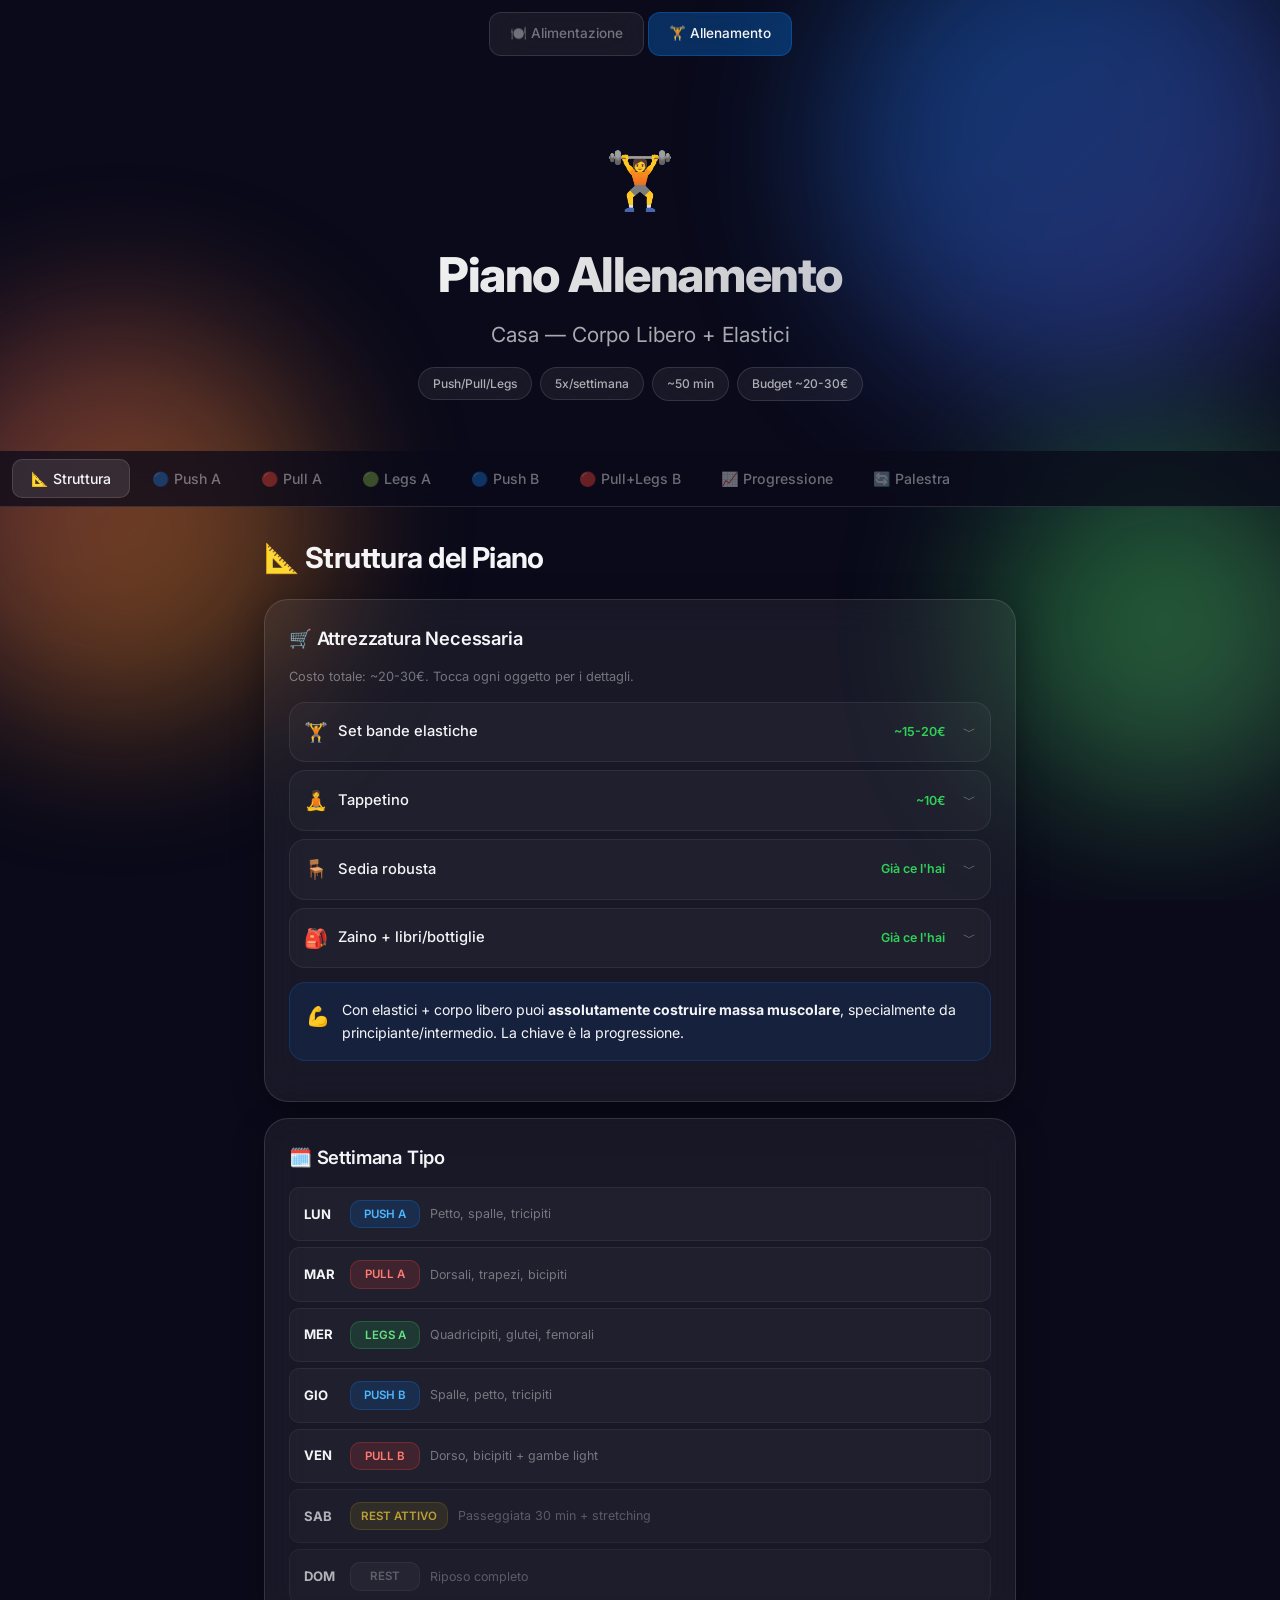
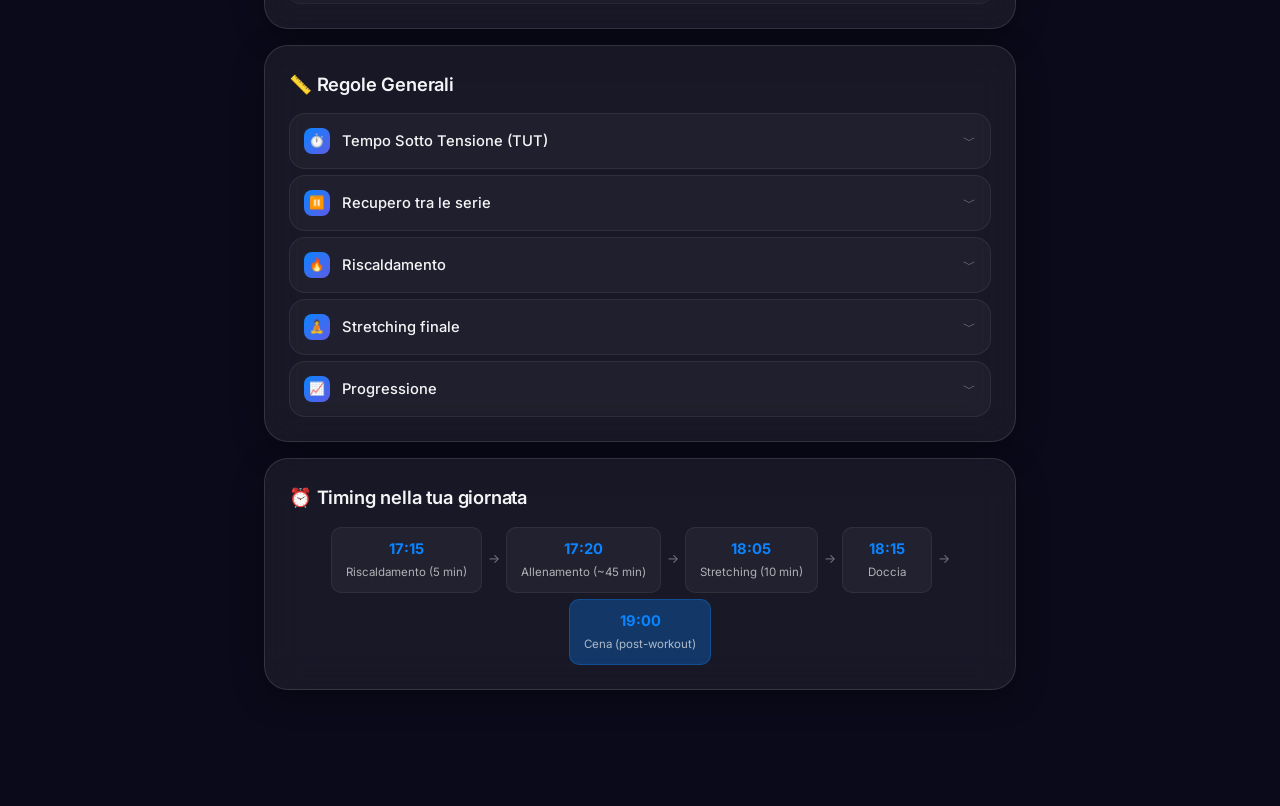
==== allenamento.html @ 5e729bf5 "feat: aggiunta pagina Allenamento & Integratori - allenamento.html: piano allenamento completo Push/" ====
<!DOCTYPE html>
<html lang="it">
<head>
    <meta charset="UTF-8">
    <meta name="viewport" content="width=device-width, initial-scale=1.0">
    <title>Allenamento & Integratori — Marco</title>
    <link rel="stylesheet" href="style.css">
    <link rel="preconnect" href="https://fonts.googleapis.com">
    <link rel="preconnect" href="https://fonts.gstatic.com" crossorigin>
    <link href="https://fonts.googleapis.com/css2?family=Inter:wght@300;400;500;600;700;800&display=swap" rel="stylesheet">
</head>
<body>
    <!-- Animated background blobs -->
    <div class="bg-blobs">
        <div class="blob blob-1"></div>
        <div class="blob blob-2"></div>
        <div class="blob blob-3"></div>
    </div>

    <!-- Page Switcher -->
    <div class="page-switcher">
        <a href="index.html" class="page-link">🍽️ Alimentazione</a>
        <a href="allenamento.html" class="page-link active">🏋️ Allenamento</a>
    </div>

    <!-- Header -->
    <header class="hero">
        <div class="hero-content">
            <span class="hero-emoji">🏋️</span>
            <h1>Piano Allenamento</h1>
            <p class="hero-subtitle">Casa — Corpo Libero + Elastici</p>
            <div class="hero-tags">
                <span class="tag">Push/Pull/Legs</span>
                <span class="tag">5x/settimana</span>
                <span class="tag">~50 min</span>
                <span class="tag">Budget ~20-30€</span>
            </div>
        </div>
    </header>

    <!-- Navigation -->
    <nav class="nav-bar" id="navbar">
        <div class="nav-inner">
            <button class="nav-btn active" data-section="struttura">📐 Struttura</button>
            <button class="nav-btn" data-section="push-a">🔵 Push A</button>
            <button class="nav-btn" data-section="pull-a">🔴 Pull A</button>
            <button class="nav-btn" data-section="legs-a">🟢 Legs A</button>
            <button class="nav-btn" data-section="push-b">🔵 Push B</button>
            <button class="nav-btn" data-section="pull-b">🔴 Pull+Legs B</button>
            <button class="nav-btn" data-section="progressione">📈 Progressione</button>
            <button class="nav-btn" data-section="palestra">🔄 Palestra</button>
        </div>
    </nav>

    <main class="container">

        <!-- SEZIONE STRUTTURA -->
        <section id="struttura" class="section active">
            <h2 class="section-title">📐 Struttura del Piano</h2>

            <!-- Attrezzatura -->
            <div class="glass-card">
                <h3>🛒 Attrezzatura Necessaria</h3>
                <p class="card-hint">Costo totale: ~20-30€. Tocca ogni oggetto per i dettagli.</p>

                <div class="equip-grid">
                    <div class="equip-item" data-expandable>
                        <div class="equip-header">
                            <span class="equip-icon">🏋️</span>
                            <span class="equip-name">Set bande elastiche</span>
                            <span class="equip-cost">~15-20€</span>
                            <span class="expand-icon">﹀</span>
                        </div>
                        <div class="macro-detail hidden">
                            <p>Fondamentali. Prendi un set con 3-5 resistenze diverse, maniglie + aggancio porta. Sostituiscono praticamente tutti i macchinari della palestra.</p>
                        </div>
                    </div>
                    <div class="equip-item" data-expandable>
                        <div class="equip-header">
                            <span class="equip-icon">🧘</span>
                            <span class="equip-name">Tappetino</span>
                            <span class="equip-cost">~10€</span>
                            <span class="expand-icon">﹀</span>
                        </div>
                        <div class="macro-detail hidden">
                            <p>Per esercizi a terra: plank, crunch, superman, stretching.</p>
                        </div>
                    </div>
                    <div class="equip-item" data-expandable>
                        <div class="equip-header">
                            <span class="equip-icon">🪑</span>
                            <span class="equip-name">Sedia robusta</span>
                            <span class="equip-cost">Già ce l'hai</span>
                            <span class="expand-icon">﹀</span>
                        </div>
                        <div class="macro-detail hidden">
                            <p>Per dip, step-up, squat bulgari, pike push-up piedi rialzati.</p>
                        </div>
                    </div>
                    <div class="equip-item" data-expandable>
                        <div class="equip-header">
                            <span class="equip-icon">🎒</span>
                            <span class="equip-name">Zaino + libri/bottiglie</span>
                            <span class="equip-cost">Già ce l'hai</span>
                            <span class="expand-icon">﹀</span>
                        </div>
                        <div class="macro-detail hidden">
                            <p>Per aggiungere peso a squat, affondi, hip thrust, push-up, dip. Costa zero ed è incredibilmente efficace.</p>
                        </div>
                    </div>
                </div>

                <div class="callout info">
                    <span class="callout-icon">💪</span>
                    <div>Con elastici + corpo libero puoi <strong>assolutamente costruire massa muscolare</strong>, specialmente da principiante/intermedio. La chiave è la progressione.</div>
                </div>
            </div>

            <!-- Settimana -->
            <div class="glass-card">
                <h3>🗓️ Settimana Tipo</h3>
                <div class="week-schedule">
                    <div class="schedule-day">
                        <span class="sched-day-name">LUN</span>
                        <span class="sched-badge push">PUSH A</span>
                        <span class="sched-muscles">Petto, spalle, tricipiti</span>
                    </div>
                    <div class="schedule-day">
                        <span class="sched-day-name">MAR</span>
                        <span class="sched-badge pull">PULL A</span>
                        <span class="sched-muscles">Dorsali, trapezi, bicipiti</span>
                    </div>
                    <div class="schedule-day">
                        <span class="sched-day-name">MER</span>
                        <span class="sched-badge legs">LEGS A</span>
                        <span class="sched-muscles">Quadricipiti, glutei, femorali</span>
                    </div>
                    <div class="schedule-day">
                        <span class="sched-day-name">GIO</span>
                        <span class="sched-badge push">PUSH B</span>
                        <span class="sched-muscles">Spalle, petto, tricipiti</span>
                    </div>
                    <div class="schedule-day">
                        <span class="sched-day-name">VEN</span>
                        <span class="sched-badge pull">PULL B</span>
                        <span class="sched-muscles">Dorso, bicipiti + gambe light</span>
                    </div>
                    <div class="schedule-day rest-day">
                        <span class="sched-day-name">SAB</span>
                        <span class="sched-badge rest">REST ATTIVO</span>
                        <span class="sched-muscles">Passeggiata 30 min + stretching</span>
                    </div>
                    <div class="schedule-day rest-day">
                        <span class="sched-day-name">DOM</span>
                        <span class="sched-badge rest-full">REST</span>
                        <span class="sched-muscles">Riposo completo</span>
                    </div>
                </div>
            </div>

            <!-- Regole Generali -->
            <div class="glass-card">
                <h3>📏 Regole Generali</h3>
                <div class="rules-list">
                    <div class="rule-item" data-expandable>
                        <div class="rule-header">
                            <span class="rule-number">⏱️</span>
                            <span class="rule-text">Tempo Sotto Tensione (TUT)</span>
                            <span class="expand-icon">﹀</span>
                        </div>
                        <div class="macro-detail hidden">
                            <p>Scendi SEMPRE in <strong>3 secondi</strong>, pausa 1 sec, sali in 1-2 sec. È la chiave per costruire muscolo senza pesi pesanti.</p>
                        </div>
                    </div>
                    <div class="rule-item" data-expandable>
                        <div class="rule-header">
                            <span class="rule-number">⏸️</span>
                            <span class="rule-text">Recupero tra le serie</span>
                            <span class="expand-icon">﹀</span>
                        </div>
                        <div class="macro-detail hidden">
                            <p><strong>60-90 secondi</strong> tra le serie. Per esercizi composti pesanti (squat, push-up) tendi verso 90". Per isolamento (curl) verso 60".</p>
                        </div>
                    </div>
                    <div class="rule-item" data-expandable>
                        <div class="rule-header">
                            <span class="rule-number">🔥</span>
                            <span class="rule-text">Riscaldamento</span>
                            <span class="expand-icon">﹀</span>
                        </div>
                        <div class="macro-detail hidden">
                            <p>5 min mobilità articolare + 1 serie leggera del primo esercizio. Non saltarlo mai.</p>
                        </div>
                    </div>
                    <div class="rule-item" data-expandable>
                        <div class="rule-header">
                            <span class="rule-number">🧘</span>
                            <span class="rule-text">Stretching finale</span>
                            <span class="expand-icon">﹀</span>
                        </div>
                        <div class="macro-detail hidden">
                            <p>5-10 min, 30 sec per muscolo. Aiuta il recupero e previene infortuni.</p>
                        </div>
                    </div>
                    <div class="rule-item" data-expandable>
                        <div class="rule-header">
                            <span class="rule-number">📈</span>
                            <span class="rule-text">Progressione</span>
                            <span class="expand-icon">﹀</span>
                        </div>
                        <div class="macro-detail hidden">
                            <p>Ogni 1-2 settimane: <strong>aggiungi ripetizioni → variante più difficile → elastico più resistente</strong>.</p>
                        </div>
                    </div>
                </div>
            </div>

            <!-- Timing -->
            <div class="glass-card">
                <h3>⏰ Timing nella tua giornata</h3>
                <div class="timing-flow">
                    <div class="timing-step">
                        <span class="timing-time">17:15</span>
                        <span class="timing-what">Riscaldamento (5 min)</span>
                    </div>
                    <div class="timing-arrow">→</div>
                    <div class="timing-step">
                        <span class="timing-time">17:20</span>
                        <span class="timing-what">Allenamento (~45 min)</span>
                    </div>
                    <div class="timing-arrow">→</div>
                    <div class="timing-step">
                        <span class="timing-time">18:05</span>
                        <span class="timing-what">Stretching (10 min)</span>
                    </div>
                    <div class="timing-arrow">→</div>
                    <div class="timing-step">
                        <span class="timing-time">18:15</span>
                        <span class="timing-what">Doccia</span>
                    </div>
                    <div class="timing-arrow">→</div>
                    <div class="timing-step highlight-timing">
                        <span class="timing-time">19:00</span>
                        <span class="timing-what">Cena (post-workout)</span>
                    </div>
                </div>
            </div>
        </section>

        <!-- PUSH A -->
        <section id="push-a" class="section">
            <h2 class="section-title">🔵 PUSH A — Petto Focus</h2>
            <p class="section-subtitle">~50 min | Petto, spalle, tricipiti</p>

            <div class="exercises-list">
                <div class="exercise-card glass-card" data-expandable>
                    <div class="exercise-header">
                        <span class="exercise-num">1</span>
                        <div class="exercise-info">
                            <span class="exercise-name">Push-up classici</span>
                            <span class="exercise-sets">4 × 10-15</span>
                        </div>
                        <span class="exercise-rest">75"</span>
                        <span class="expand-icon">﹀</span>
                    </div>
                    <div class="macro-detail hidden">
                        <div class="exercise-note">
                            <p>Corpo dritto, scendi lento 3 secondi. Se troppo facili: <strong>piedi rialzati su sedia</strong>.</p>
                            <div class="muscle-tags"><span class="muscle-tag">Petto</span><span class="muscle-tag">Tricipiti</span><span class="muscle-tag">Spalle ant.</span></div>
                        </div>
                    </div>
                </div>
                <div class="exercise-card glass-card" data-expandable>
                    <div class="exercise-header">
                        <span class="exercise-num">2</span>
                        <div class="exercise-info">
                            <span class="exercise-name">Push-up larghi</span>
                            <span class="exercise-sets">3 × 8-12</span>
                        </div>
                        <span class="exercise-rest">60"</span>
                        <span class="expand-icon">﹀</span>
                    </div>
                    <div class="macro-detail hidden">
                        <div class="exercise-note">
                            <p>Mani più larghe delle spalle → <strong>petto esterno</strong>. Scendi fino a sfiorare il pavimento.</p>
                            <div class="muscle-tags"><span class="muscle-tag">Petto esterno</span></div>
                        </div>
                    </div>
                </div>
                <div class="exercise-card glass-card" data-expandable>
                    <div class="exercise-header">
                        <span class="exercise-num">3</span>
                        <div class="exercise-info">
                            <span class="exercise-name">Chest press con elastico</span>
                            <span class="exercise-sets">3 × 12-15</span>
                        </div>
                        <span class="exercise-rest">60"</span>
                        <span class="expand-icon">﹀</span>
                    </div>
                    <div class="macro-detail hidden">
                        <div class="exercise-note">
                            <p>Elastico dietro la schiena, spingi avanti. Simula la panca piana. <strong>Squeeze a fine spinta 1 sec</strong>.</p>
                            <div class="muscle-tags"><span class="muscle-tag">Petto</span><span class="muscle-tag">Tricipiti</span></div>
                        </div>
                    </div>
                </div>
                <div class="exercise-card glass-card" data-expandable>
                    <div class="exercise-header">
                        <span class="exercise-num">4</span>
                        <div class="exercise-info">
                            <span class="exercise-name">Croci con elastico</span>
                            <span class="exercise-sets">3 × 15-18</span>
                        </div>
                        <span class="exercise-rest">60"</span>
                        <span class="expand-icon">﹀</span>
                    </div>
                    <div class="macro-detail hidden">
                        <div class="exercise-note">
                            <p>Elastico agganciato alla porta dietro, braccia aperte → chiudi davanti. Leggero, senti lo <strong>stretch del petto</strong>.</p>
                            <div class="muscle-tags"><span class="muscle-tag">Petto interno</span></div>
                        </div>
                    </div>
                </div>
                <div class="exercise-card glass-card" data-expandable>
                    <div class="exercise-header">
                        <span class="exercise-num">5</span>
                        <div class="exercise-info">
                            <span class="exercise-name">Military press con elastico</span>
                            <span class="exercise-sets">3 × 10-12</span>
                        </div>
                        <span class="exercise-rest">75"</span>
                        <span class="expand-icon">﹀</span>
                    </div>
                    <div class="macro-detail hidden">
                        <div class="exercise-note">
                            <p>Piedi sull'elastico, spingi in alto. <strong>Gomiti non oltre le orecchie</strong>.</p>
                            <div class="muscle-tags"><span class="muscle-tag">Spalle</span><span class="muscle-tag">Tricipiti</span></div>
                        </div>
                    </div>
                </div>
                <div class="exercise-card glass-card" data-expandable>
                    <div class="exercise-header">
                        <span class="exercise-num">6</span>
                        <div class="exercise-info">
                            <span class="exercise-name">Dip tra due sedie</span>
                            <span class="exercise-sets">3 × 8-12</span>
                        </div>
                        <span class="exercise-rest">60"</span>
                        <span class="expand-icon">﹀</span>
                    </div>
                    <div class="macro-detail hidden">
                        <div class="exercise-note">
                            <p>Mani sulle sedie, piedi a terra. <strong>Busto in avanti = petto</strong>, dritto = tricipiti.</p>
                            <div class="muscle-tags"><span class="muscle-tag">Petto</span><span class="muscle-tag">Tricipiti</span></div>
                        </div>
                    </div>
                </div>
                <div class="exercise-card glass-card" data-expandable>
                    <div class="exercise-header">
                        <span class="exercise-num">7</span>
                        <div class="exercise-info">
                            <span class="exercise-name">Estensione tricipiti con elastico</span>
                            <span class="exercise-sets">3 × 12-15</span>
                        </div>
                        <span class="exercise-rest">60"</span>
                        <span class="expand-icon">﹀</span>
                    </div>
                    <div class="macro-detail hidden">
                        <div class="exercise-note">
                            <p>Gomiti fermi, stendi avambracci verso l'alto sopra la testa.</p>
                            <div class="muscle-tags"><span class="muscle-tag">Tricipiti</span></div>
                        </div>
                    </div>
                </div>
                <div class="exercise-card glass-card finisher">
                    <div class="exercise-header">
                        <span class="exercise-num">🔥</span>
                        <div class="exercise-info">
                            <span class="exercise-name">Plank</span>
                            <span class="exercise-sets">3 × 45-60"</span>
                        </div>
                        <span class="exercise-rest">30"</span>
                    </div>
                    <p class="finisher-note">Core stabile, non inarcare la schiena</p>
                </div>
            </div>
        </section>

        <!-- PULL A -->
        <section id="pull-a" class="section">
            <h2 class="section-title">🔴 PULL A — Dorso Focus</h2>
            <p class="section-subtitle">~50 min | Dorsali, trapezi, bicipiti</p>

            <div class="callout info">
                <span class="callout-icon">💡</span>
                <div>Senza sbarra e senza manubri, i dorsali si allenano benissimo con elastici agganciati in alto (porta) + esercizi a corpo libero.</div>
            </div>

            <div class="exercises-list">
                <div class="exercise-card glass-card" data-expandable>
                    <div class="exercise-header">
                        <span class="exercise-num">1</span>
                        <div class="exercise-info">
                            <span class="exercise-name">Lat pulldown con elastico</span>
                            <span class="exercise-sets">4 × 10-12</span>
                        </div>
                        <span class="exercise-rest">75"</span>
                        <span class="expand-icon">﹀</span>
                    </div>
                    <div class="macro-detail hidden">
                        <div class="exercise-note">
                            <p>Elastico agganciato in alto alla porta, tira verso il petto da seduto/in ginocchio. Simula la <strong>lat machine</strong>. Squeeze in basso 1 sec, risali lento.</p>
                            <div class="muscle-tags"><span class="muscle-tag">Dorsali</span><span class="muscle-tag">Bicipiti</span></div>
                        </div>
                    </div>
                </div>
                <div class="exercise-card glass-card" data-expandable>
                    <div class="exercise-header">
                        <span class="exercise-num">2</span>
                        <div class="exercise-info">
                            <span class="exercise-name">Rematore con elastico</span>
                            <span class="exercise-sets">4 × 10-12</span>
                        </div>
                        <span class="exercise-rest">75"</span>
                        <span class="expand-icon">﹀</span>
                    </div>
                    <div class="macro-detail hidden">
                        <div class="exercise-note">
                            <p>Elastico agganciato a mezza altezza, tira verso il busto. Simula il <strong>pulley</strong>. Schiena dritta, tira con i gomiti.</p>
                            <div class="muscle-tags"><span class="muscle-tag">Dorsali</span><span class="muscle-tag">Trapezio</span></div>
                        </div>
                    </div>
                </div>
                <div class="exercise-card glass-card" data-expandable>
                    <div class="exercise-header">
                        <span class="exercise-num">3</span>
                        <div class="exercise-info">
                            <span class="exercise-name">Superman hold</span>
                            <span class="exercise-sets">3 × 12-15</span>
                        </div>
                        <span class="exercise-rest">60"</span>
                        <span class="expand-icon">﹀</span>
                    </div>
                    <div class="macro-detail hidden">
                        <div class="exercise-note">
                            <p>A pancia in giù, braccia e gambe sollevate. <strong>Tieni la posizione 2 sec in alto</strong>. Dorsali bassi + lombari.</p>
                            <div class="muscle-tags"><span class="muscle-tag">Dorsali bassi</span><span class="muscle-tag">Lombari</span></div>
                        </div>
                    </div>
                </div>
                <div class="exercise-card glass-card" data-expandable>
                    <div class="exercise-header">
                        <span class="exercise-num">4</span>
                        <div class="exercise-info">
                            <span class="exercise-name">Rematore inverso sotto il tavolo</span>
                            <span class="exercise-sets">3 × 8-12</span>
                        </div>
                        <span class="exercise-rest">75"</span>
                        <span class="expand-icon">﹀</span>
                    </div>
                    <div class="macro-detail hidden">
                        <div class="exercise-note">
                            <p>Sdraiato sotto un tavolo robusto, tira il petto verso il piano. <strong>Il MIGLIOR esercizio per dorsali senza attrezzi.</strong> Corpo dritto come un plank rovesciato.</p>
                            <div class="muscle-tags"><span class="muscle-tag">Dorsali</span><span class="muscle-tag star">⭐ TOP</span></div>
                        </div>
                    </div>
                </div>
                <div class="exercise-card glass-card" data-expandable>
                    <div class="exercise-header">
                        <span class="exercise-num">5</span>
                        <div class="exercise-info">
                            <span class="exercise-name">Curl bicipiti con elastico</span>
                            <span class="exercise-sets">3 × 12-15</span>
                        </div>
                        <span class="exercise-rest">60"</span>
                        <span class="expand-icon">﹀</span>
                    </div>
                    <div class="macro-detail hidden">
                        <div class="exercise-note">
                            <p>Piedi sull'elastico, curl in piedi. Supinazione in salita.</p>
                            <div class="muscle-tags"><span class="muscle-tag">Bicipiti</span></div>
                        </div>
                    </div>
                </div>
                <div class="exercise-card glass-card" data-expandable>
                    <div class="exercise-header">
                        <span class="exercise-num">6</span>
                        <div class="exercise-info">
                            <span class="exercise-name">Curl a martello con elastico</span>
                            <span class="exercise-sets">3 × 12-15</span>
                        </div>
                        <span class="exercise-rest">60"</span>
                        <span class="expand-icon">﹀</span>
                    </div>
                    <div class="macro-detail hidden">
                        <div class="exercise-note">
                            <p>Polsi neutri → brachiale + avambraccio.</p>
                            <div class="muscle-tags"><span class="muscle-tag">Brachiale</span><span class="muscle-tag">Avambraccio</span></div>
                        </div>
                    </div>
                </div>
                <div class="exercise-card glass-card" data-expandable>
                    <div class="exercise-header">
                        <span class="exercise-num">7</span>
                        <div class="exercise-info">
                            <span class="exercise-name">Croci inverse con elastico</span>
                            <span class="exercise-sets">3 × 15-18</span>
                        </div>
                        <span class="exercise-rest">60"</span>
                        <span class="expand-icon">﹀</span>
                    </div>
                    <div class="macro-detail hidden">
                        <div class="exercise-note">
                            <p>Elastico davanti, braccia aperte dietro. Deltoide posteriore + trapezio medio.</p>
                            <div class="muscle-tags"><span class="muscle-tag">Deltoide post.</span><span class="muscle-tag">Trapezio</span></div>
                        </div>
                    </div>
                </div>
                <div class="exercise-card glass-card finisher">
                    <div class="exercise-header">
                        <span class="exercise-num">🔥</span>
                        <div class="exercise-info">
                            <span class="exercise-name">Plank laterale</span>
                            <span class="exercise-sets">3 × 30" per lato</span>
                        </div>
                        <span class="exercise-rest">30"</span>
                    </div>
                    <p class="finisher-note">Core laterale</p>
                </div>
            </div>
        </section>

        <!-- LEGS A -->
        <section id="legs-a" class="section">
            <h2 class="section-title">🟢 LEGS A — Gambe Completo</h2>
            <p class="section-subtitle">~50 min | Quadricipiti, glutei, femorali, polpacci</p>

            <div class="callout info">
                <span class="callout-icon">🦵</span>
                <div>Le gambe rispondono benissimo al corpo libero. <strong>Lo zaino con libri/bottiglie</strong> aggiunge peso efficacemente.</div>
            </div>

            <div class="exercises-list">
                <div class="exercise-card glass-card" data-expandable>
                    <div class="exercise-header">
                        <span class="exercise-num">1</span>
                        <div class="exercise-info">
                            <span class="exercise-name">Squat a corpo libero</span>
                            <span class="exercise-sets">4 × 15-20</span>
                        </div>
                        <span class="exercise-rest">75"</span>
                        <span class="expand-icon">﹀</span>
                    </div>
                    <div class="macro-detail hidden">
                        <div class="exercise-note">
                            <p>O con zaino zavorrato. Scendi sotto il parallelo. <strong>Lento: 3 sec giù, 1 sec su</strong>.</p>
                            <div class="muscle-tags"><span class="muscle-tag">Quadricipiti</span><span class="muscle-tag">Glutei</span></div>
                        </div>
                    </div>
                </div>
                <div class="exercise-card glass-card" data-expandable>
                    <div class="exercise-header">
                        <span class="exercise-num">2</span>
                        <div class="exercise-info">
                            <span class="exercise-name">Squat bulgaro</span>
                            <span class="exercise-sets">3 × 10-12/gamba</span>
                        </div>
                        <span class="exercise-rest">75"</span>
                        <span class="expand-icon">﹀</span>
                    </div>
                    <div class="macro-detail hidden">
                        <div class="exercise-note">
                            <p>Piede dietro su sedia. <strong>Killer.</strong> Se troppo facile: zaino zavorrato.</p>
                            <div class="muscle-tags"><span class="muscle-tag">Quadricipiti</span><span class="muscle-tag">Glutei</span><span class="muscle-tag star">⭐ KILLER</span></div>
                        </div>
                    </div>
                </div>
                <div class="exercise-card glass-card" data-expandable>
                    <div class="exercise-header">
                        <span class="exercise-num">3</span>
                        <div class="exercise-info">
                            <span class="exercise-name">Affondi camminando</span>
                            <span class="exercise-sets">3 × 12/gamba</span>
                        </div>
                        <span class="exercise-rest">75"</span>
                        <span class="expand-icon">﹀</span>
                    </div>
                    <div class="macro-detail hidden">
                        <div class="exercise-note">
                            <p><strong>Passo lungo = glutei</strong>, passo corto = quadricipiti.</p>
                            <div class="muscle-tags"><span class="muscle-tag">Glutei</span><span class="muscle-tag">Quadricipiti</span></div>
                        </div>
                    </div>
                </div>
                <div class="exercise-card glass-card" data-expandable>
                    <div class="exercise-header">
                        <span class="exercise-num">4</span>
                        <div class="exercise-info">
                            <span class="exercise-name">Stacco rumeno a una gamba</span>
                            <span class="exercise-sets">3 × 10/gamba</span>
                        </div>
                        <span class="exercise-rest">60"</span>
                        <span class="expand-icon">﹀</span>
                    </div>
                    <div class="macro-detail hidden">
                        <div class="exercise-note">
                            <p>Corpo libero o con elastico. <strong>Equilibrio + femorali</strong>. Schiena dritta.</p>
                            <div class="muscle-tags"><span class="muscle-tag">Femorali</span><span class="muscle-tag">Equilibrio</span></div>
                        </div>
                    </div>
                </div>
                <div class="exercise-card glass-card" data-expandable>
                    <div class="exercise-header">
                        <span class="exercise-num">5</span>
                        <div class="exercise-info">
                            <span class="exercise-name">Hip Thrust</span>
                            <span class="exercise-sets">4 × 15-20</span>
                        </div>
                        <span class="exercise-rest">60"</span>
                        <span class="expand-icon">﹀</span>
                    </div>
                    <div class="macro-detail hidden">
                        <div class="exercise-note">
                            <p>Schiena sulla sedia, zaino sul bacino. <strong>Squeeze in alto 2 sec.</strong></p>
                            <div class="muscle-tags"><span class="muscle-tag">Glutei</span></div>
                        </div>
                    </div>
                </div>
                <div class="exercise-card glass-card" data-expandable>
                    <div class="exercise-header">
                        <span class="exercise-num">6</span>
                        <div class="exercise-info">
                            <span class="exercise-name">Squat con elastico</span>
                            <span class="exercise-sets">3 × 15-20</span>
                        </div>
                        <span class="exercise-rest">60"</span>
                        <span class="expand-icon">﹀</span>
                    </div>
                    <div class="macro-detail hidden">
                        <div class="exercise-note">
                            <p>Elastico sulle cosce. <strong>Spingi ginocchia fuori.</strong> Glutei laterali (medio gluteo).</p>
                            <div class="muscle-tags"><span class="muscle-tag">Gluteo medio</span></div>
                        </div>
                    </div>
                </div>
                <div class="exercise-card glass-card" data-expandable>
                    <div class="exercise-header">
                        <span class="exercise-num">7</span>
                        <div class="exercise-info">
                            <span class="exercise-name">Calf raises su gradino</span>
                            <span class="exercise-sets">4 × 20-25</span>
                        </div>
                        <span class="exercise-rest">45"</span>
                        <span class="expand-icon">﹀</span>
                    </div>
                    <div class="macro-detail hidden">
                        <div class="exercise-note">
                            <p>Scendi lento per lo stretch. Con zaino se facile.</p>
                            <div class="muscle-tags"><span class="muscle-tag">Polpacci</span></div>
                        </div>
                    </div>
                </div>
                <div class="exercise-card glass-card finisher">
                    <div class="exercise-header">
                        <span class="exercise-num">🔥</span>
                        <div class="exercise-info">
                            <span class="exercise-name">Crunch</span>
                            <span class="exercise-sets">3 × 15-20</span>
                        </div>
                        <span class="exercise-rest">30"</span>
                    </div>
                    <p class="finisher-note">Addominali</p>
                </div>
            </div>
        </section>

        <!-- PUSH B -->
        <section id="push-b" class="section">
            <h2 class="section-title">🔵 PUSH B — Spalle Focus</h2>
            <p class="section-subtitle">~50 min | Spalle, petto, tricipiti</p>

            <div class="exercises-list">
                <div class="exercise-card glass-card" data-expandable>
                    <div class="exercise-header">
                        <span class="exercise-num">1</span>
                        <div class="exercise-info">
                            <span class="exercise-name">Military press con elastico</span>
                            <span class="exercise-sets">4 × 10-12</span>
                        </div>
                        <span class="exercise-rest">75"</span>
                        <span class="expand-icon">﹀</span>
                    </div>
                    <div class="macro-detail hidden">
                        <div class="exercise-note">
                            <p>Peso principale della giornata. Focus sulle spalle.</p>
                            <div class="muscle-tags"><span class="muscle-tag">Spalle</span><span class="muscle-tag">Tricipiti</span></div>
                        </div>
                    </div>
                </div>
                <div class="exercise-card glass-card" data-expandable>
                    <div class="exercise-header">
                        <span class="exercise-num">2</span>
                        <div class="exercise-info">
                            <span class="exercise-name">Pike push-up</span>
                            <span class="exercise-sets">3 × 8-10</span>
                        </div>
                        <span class="exercise-rest">75"</span>
                        <span class="expand-icon">﹀</span>
                    </div>
                    <div class="macro-detail hidden">
                        <div class="exercise-note">
                            <p>Flessioni a V invertita, piedi rialzati su sedia. <strong>Il push-up per le spalle.</strong> Deltoidi anteriori.</p>
                            <div class="muscle-tags"><span class="muscle-tag">Deltoidi ant.</span></div>
                        </div>
                    </div>
                </div>
                <div class="exercise-card glass-card" data-expandable>
                    <div class="exercise-header">
                        <span class="exercise-num">3</span>
                        <div class="exercise-info">
                            <span class="exercise-name">Alzate laterali con elastico</span>
                            <span class="exercise-sets">4 × 15-18</span>
                        </div>
                        <span class="exercise-rest">60"</span>
                        <span class="expand-icon">﹀</span>
                    </div>
                    <div class="macro-detail hidden">
                        <div class="exercise-note">
                            <p>Piedi sull'elastico, braccia ai lati. <strong>Leggero e controllato</strong>. Deltoidi laterali.</p>
                            <div class="muscle-tags"><span class="muscle-tag">Deltoidi lat.</span></div>
                        </div>
                    </div>
                </div>
                <div class="exercise-card glass-card" data-expandable>
                    <div class="exercise-header">
                        <span class="exercise-num">4</span>
                        <div class="exercise-info">
                            <span class="exercise-name">Alzate frontali con elastico</span>
                            <span class="exercise-sets">3 × 12-15</span>
                        </div>
                        <span class="exercise-rest">60"</span>
                        <span class="expand-icon">﹀</span>
                    </div>
                    <div class="macro-detail hidden">
                        <div class="exercise-note">
                            <p>Alternate. Deltoide anteriore.</p>
                            <div class="muscle-tags"><span class="muscle-tag">Deltoide ant.</span></div>
                        </div>
                    </div>
                </div>
                <div class="exercise-card glass-card" data-expandable>
                    <div class="exercise-header">
                        <span class="exercise-num">5</span>
                        <div class="exercise-info">
                            <span class="exercise-name">Push-up classici</span>
                            <span class="exercise-sets">3 × max (cedimento)</span>
                        </div>
                        <span class="exercise-rest">60"</span>
                        <span class="expand-icon">﹀</span>
                    </div>
                    <div class="macro-detail hidden">
                        <div class="exercise-note">
                            <p>Volume extra per il petto. Vai fino al cedimento.</p>
                            <div class="muscle-tags"><span class="muscle-tag">Petto</span><span class="muscle-tag">Volume</span></div>
                        </div>
                    </div>
                </div>
                <div class="exercise-card glass-card" data-expandable>
                    <div class="exercise-header">
                        <span class="exercise-num">6</span>
                        <div class="exercise-info">
                            <span class="exercise-name">Push-up diamante</span>
                            <span class="exercise-sets">3 × 8-12</span>
                        </div>
                        <span class="exercise-rest">60"</span>
                        <span class="expand-icon">﹀</span>
                    </div>
                    <div class="macro-detail hidden">
                        <div class="exercise-note">
                            <p>Mani vicine a diamante. <strong>Tricipiti focus.</strong> Se troppo difficile: sulle ginocchia.</p>
                            <div class="muscle-tags"><span class="muscle-tag">Tricipiti</span></div>
                        </div>
                    </div>
                </div>
                <div class="exercise-card glass-card" data-expandable>
                    <div class="exercise-header">
                        <span class="exercise-num">7</span>
                        <div class="exercise-info">
                            <span class="exercise-name">Estensione tricipiti (pushdown)</span>
                            <span class="exercise-sets">3 × 12-15</span>
                        </div>
                        <span class="exercise-rest">60"</span>
                        <span class="expand-icon">﹀</span>
                    </div>
                    <div class="macro-detail hidden">
                        <div class="exercise-note">
                            <p>Elastico in alto, spingi verso il basso. Simula il pushdown ai cavi.</p>
                            <div class="muscle-tags"><span class="muscle-tag">Tricipiti</span></div>
                        </div>
                    </div>
                </div>
                <div class="exercise-card glass-card finisher">
                    <div class="exercise-header">
                        <span class="exercise-num">🔥</span>
                        <div class="exercise-info">
                            <span class="exercise-name">Plank</span>
                            <span class="exercise-sets">3 × 45-60"</span>
                        </div>
                        <span class="exercise-rest">30"</span>
                    </div>
                    <p class="finisher-note">Core</p>
                </div>
            </div>
        </section>

        <!-- PULL B + LEGS B -->
        <section id="pull-b" class="section">
            <h2 class="section-title">🔴 PULL B + 🟢 LEGS B Light</h2>
            <p class="section-subtitle">~55 min | Dorso, bicipiti + gambe leggere</p>

            <div class="exercises-list">
                <div class="workout-divider">
                    <span>🔴 PULL B</span>
                </div>
                <div class="exercise-card glass-card" data-expandable>
                    <div class="exercise-header">
                        <span class="exercise-num">1</span>
                        <div class="exercise-info">
                            <span class="exercise-name">Lat pulldown con elastico</span>
                            <span class="exercise-sets">3 × 12-15</span>
                        </div>
                        <span class="exercise-rest">75"</span>
                        <span class="expand-icon">﹀</span>
                    </div>
                    <div class="macro-detail hidden">
                        <div class="exercise-note">
                            <p>Usa <strong>resistenza diversa dal Pull A</strong>.</p>
                            <div class="muscle-tags"><span class="muscle-tag">Dorsali</span></div>
                        </div>
                    </div>
                </div>
                <div class="exercise-card glass-card" data-expandable>
                    <div class="exercise-header">
                        <span class="exercise-num">2</span>
                        <div class="exercise-info">
                            <span class="exercise-name">Rematore inverso sotto il tavolo</span>
                            <span class="exercise-sets">3 × 8-12</span>
                        </div>
                        <span class="exercise-rest">75"</span>
                        <span class="expand-icon">﹀</span>
                    </div>
                    <div class="macro-detail hidden">
                        <div class="exercise-note">
                            <p>Fondamentale per dorsali. Corpo dritto.</p>
                            <div class="muscle-tags"><span class="muscle-tag">Dorsali</span><span class="muscle-tag star">⭐ TOP</span></div>
                        </div>
                    </div>
                </div>
                <div class="exercise-card glass-card" data-expandable>
                    <div class="exercise-header">
                        <span class="exercise-num">3</span>
                        <div class="exercise-info">
                            <span class="exercise-name">Curl bicipiti con elastico</span>
                            <span class="exercise-sets">3 × 12-15</span>
                        </div>
                        <span class="exercise-rest">60"</span>
                        <span class="expand-icon">﹀</span>
                    </div>
                    <div class="macro-detail hidden">
                        <div class="exercise-note">
                            <p>Bicipiti classico. Supinazione in salita.</p>
                            <div class="muscle-tags"><span class="muscle-tag">Bicipiti</span></div>
                        </div>
                    </div>
                </div>
                <div class="exercise-card glass-card" data-expandable>
                    <div class="exercise-header">
                        <span class="exercise-num">4</span>
                        <div class="exercise-info">
                            <span class="exercise-name">Face pull con elastico</span>
                            <span class="exercise-sets">3 × 15-20</span>
                        </div>
                        <span class="exercise-rest">60"</span>
                        <span class="expand-icon">﹀</span>
                    </div>
                    <div class="macro-detail hidden">
                        <div class="exercise-note">
                            <p>Elastico a mezza altezza, tira verso il viso con gomiti alti. <strong>Salute spalle + postura + deltoide posteriore</strong>.</p>
                            <div class="muscle-tags"><span class="muscle-tag">Deltoide post.</span><span class="muscle-tag">Postura</span></div>
                        </div>
                    </div>
                </div>

                <div class="workout-divider">
                    <span>🟢 LEGS B (Light)</span>
                </div>
                <div class="exercise-card glass-card" data-expandable>
                    <div class="exercise-header">
                        <span class="exercise-num">5</span>
                        <div class="exercise-info">
                            <span class="exercise-name">Squat a corpo libero</span>
                            <span class="exercise-sets">3 × 15-20</span>
                        </div>
                        <span class="exercise-rest">60"</span>
                        <span class="expand-icon">﹀</span>
                    </div>
                    <div class="macro-detail hidden">
                        <div class="exercise-note">
                            <p>Senza zaino — più leggero del Legs A.</p>
                            <div class="muscle-tags"><span class="muscle-tag">Quadricipiti</span><span class="muscle-tag">Glutei</span></div>
                        </div>
                    </div>
                </div>
                <div class="exercise-card glass-card" data-expandable>
                    <div class="exercise-header">
                        <span class="exercise-num">6</span>
                        <div class="exercise-info">
                            <span class="exercise-name">Hip Thrust su sedia</span>
                            <span class="exercise-sets">3 × 15-20</span>
                        </div>
                        <span class="exercise-rest">60"</span>
                        <span class="expand-icon">﹀</span>
                    </div>
                    <div class="macro-detail hidden">
                        <div class="exercise-note">
                            <p>Glutei. Squeeze in alto.</p>
                            <div class="muscle-tags"><span class="muscle-tag">Glutei</span></div>
                        </div>
                    </div>
                </div>
                <div class="exercise-card glass-card" data-expandable>
                    <div class="exercise-header">
                        <span class="exercise-num">7</span>
                        <div class="exercise-info">
                            <span class="exercise-name">Calf raises</span>
                            <span class="exercise-sets">3 × 20-25</span>
                        </div>
                        <span class="exercise-rest">45"</span>
                        <span class="expand-icon">﹀</span>
                    </div>
                    <div class="macro-detail hidden">
                        <div class="exercise-note">
                            <p>Polpacci. Scendi lento.</p>
                            <div class="muscle-tags"><span class="muscle-tag">Polpacci</span></div>
                        </div>
                    </div>
                </div>
                <div class="exercise-card glass-card finisher">
                    <div class="exercise-header">
                        <span class="exercise-num">🔥</span>
                        <div class="exercise-info">
                            <span class="exercise-name">V-Crunch</span>
                            <span class="exercise-sets">3 × 12-15</span>
                        </div>
                        <span class="exercise-rest">30"</span>
                    </div>
                    <p class="finisher-note">Addominali</p>
                </div>
            </div>
        </section>

        <!-- PROGRESSIONE -->
        <section id="progressione" class="section">
            <h2 class="section-title">📈 Come Progredire</h2>

            <div class="glass-card">
                <h3>La Scala della Progressione</h3>
                <p class="card-hint">Segui quest'ordine — tocca ogni step per i dettagli</p>

                <div class="progression-steps">
                    <div class="prog-step" data-expandable>
                        <div class="prog-header">
                            <span class="prog-num">1</span>
                            <span class="prog-title">Più ripetizioni</span>
                            <span class="expand-icon">﹀</span>
                        </div>
                        <div class="macro-detail hidden">
                            <p>Se fai 10 push-up → punta a 15, poi 20. Quando arrivi al massimo della fascia di ripetizioni dell'esercizio, passa allo step 2.</p>
                        </div>
                    </div>
                    <div class="prog-step" data-expandable>
                        <div class="prog-header">
                            <span class="prog-num">2</span>
                            <span class="prog-title">Più tempo sotto tensione</span>
                            <span class="expand-icon">﹀</span>
                        </div>
                        <div class="macro-detail hidden">
                            <p>Rallenta la discesa a <strong>4-5 secondi</strong>. Aggiungi pause isometriche (es. fermo a metà per 2 secondi). Questo è BRUTALE a corpo libero.</p>
                        </div>
                    </div>
                    <div class="prog-step" data-expandable>
                        <div class="prog-header">
                            <span class="prog-num">3</span>
                            <span class="prog-title">Variante più difficile</span>
                            <span class="expand-icon">﹀</span>
                        </div>
                        <div class="macro-detail hidden">
                            <div class="progression-table">
                                <div class="prog-row prog-row-header">
                                    <span>Base</span>
                                    <span>Intermedio</span>
                                    <span>Avanzato</span>
                                </div>
                                <div class="prog-row">
                                    <span>Push-up ginocchia</span>
                                    <span>Push-up classici</span>
                                    <span>Piedi rialzati / Archer</span>
                                </div>
                                <div class="prog-row">
                                    <span>Squat</span>
                                    <span>Squat + zaino</span>
                                    <span>Pistol squat</span>
                                </div>
                                <div class="prog-row">
                                    <span>Pike push-up</span>
                                    <span>Pike piedi su sedia</span>
                                    <span>Handstand al muro</span>
                                </div>
                                <div class="prog-row">
                                    <span>Dip piedi a terra</span>
                                    <span>Dip gambe tese</span>
                                    <span>Dip con zaino</span>
                                </div>
                                <div class="prog-row">
                                    <span>Rematore gambe piegate</span>
                                    <span>Rematore gambe tese</span>
                                    <span>Rematore piedi rialzati</span>
                                </div>
                            </div>
                        </div>
                    </div>
                    <div class="prog-step" data-expandable>
                        <div class="prog-header">
                            <span class="prog-num">4</span>
                            <span class="prog-title">Elastico più resistente</span>
                            <span class="expand-icon">﹀</span>
                        </div>
                        <div class="macro-detail hidden">
                            <p>Quando l'elastico attuale è troppo facile per le ripetizioni target → passa alla banda successiva.</p>
                        </div>
                    </div>
                </div>
            </div>

            <div class="glass-card">
                <h3>⚡ Trucchi per Più Massa</h3>
                <div class="tricks-list">
                    <div class="trick-item" data-expandable>
                        <div class="trick-header">
                            <span class="trick-icon">🎒</span>
                            <span class="trick-name">Zaino zavorrato</span>
                            <span class="expand-icon">﹀</span>
                        </div>
                        <div class="macro-detail hidden">
                            <p>Riempilo con bottiglie d'acqua piene, libri pesanti → squat, affondi, hip thrust, push-up, dip. <strong>Costa zero.</strong></p>
                        </div>
                    </div>
                    <div class="trick-item" data-expandable>
                        <div class="trick-header">
                            <span class="trick-icon">🔗</span>
                            <span class="trick-name">Elastici doppi</span>
                            <span class="expand-icon">﹀</span>
                        </div>
                        <div class="macro-detail hidden">
                            <p>Sovrapponi 2 elastici per raddoppiare la resistenza.</p>
                        </div>
                    </div>
                    <div class="trick-item" data-expandable>
                        <div class="trick-header">
                            <span class="trick-icon">⏱️</span>
                            <span class="trick-name">Tempo 4-1-2</span>
                            <span class="expand-icon">﹀</span>
                        </div>
                        <div class="macro-detail hidden">
                            <p>4 sec discesa, 1 sec pausa, 2 sec salita → la serie da 12 rip diventa <strong>1 minuto di tensione continua</strong>.</p>
                        </div>
                    </div>
                    <div class="trick-item" data-expandable>
                        <div class="trick-header">
                            <span class="trick-icon">🔻</span>
                            <span class="trick-name">Drop set con elastici</span>
                            <span class="expand-icon">﹀</span>
                        </div>
                        <div class="macro-detail hidden">
                            <p>Serie con elastico pesante fino al cedimento → togli l'elastico → continua a corpo libero fino al cedimento.</p>
                        </div>
                    </div>
                    <div class="trick-item" data-expandable>
                        <div class="trick-header">
                            <span class="trick-icon">🧊</span>
                            <span class="trick-name">Serie isometriche</span>
                            <span class="expand-icon">﹀</span>
                        </div>
                        <div class="macro-detail hidden">
                            <p>Tieni la posizione più difficile (fondo del push-up, metà dello squat) per <strong>10-15 secondi a fine serie</strong>.</p>
                        </div>
                    </div>
                </div>
            </div>
        </section>

        <!-- TRANSIZIONE PALESTRA -->
        <section id="palestra" class="section">
            <h2 class="section-title">🔄 Quando Vai in Palestra</h2>

            <div class="glass-card">
                <p class="card-intro">Quando ti iscriverai, la struttura <strong>Push/Pull/Legs resta IDENTICA</strong>. Cambiano solo gli esercizi. La transizione sarà naturale perché i pattern di movimento sono gli stessi.</p>
            </div>

            <div class="glass-card">
                <h3>Tabella di Conversione</h3>
                <p class="card-hint">Da casa → in palestra</p>

                <div class="conversion-table">
                    <div class="conv-row conv-header">
                        <span>🏠 A Casa (ora)</span>
                        <span>🏋️ In Palestra (dopo)</span>
                    </div>
                    <div class="conv-row">
                        <span>Push-up / piedi rialzati</span>
                        <span>Panca piana con bilanciere</span>
                    </div>
                    <div class="conv-row">
                        <span>Chest press con elastico</span>
                        <span>Panca con manubri</span>
                    </div>
                    <div class="conv-row">
                        <span>Lat pulldown con elastico</span>
                        <span>Lat machine</span>
                    </div>
                    <div class="conv-row">
                        <span>Rematore inverso tavolo</span>
                        <span>Rematore con bilanciere</span>
                    </div>
                    <div class="conv-row">
                        <span>Rematore con elastico</span>
                        <span>Pulley basso</span>
                    </div>
                    <div class="conv-row">
                        <span>Curl con elastico</span>
                        <span>Curl con bilanciere/manubri</span>
                    </div>
                    <div class="conv-row">
                        <span>Military press con elastico</span>
                        <span>Military press con bilanciere</span>
                    </div>
                    <div class="conv-row">
                        <span>Squat con zaino</span>
                        <span>Squat con bilanciere</span>
                    </div>
                    <div class="conv-row">
                        <span>Hip thrust su sedia</span>
                        <span>Hip thrust con bilanciere</span>
                    </div>
                </div>
            </div>

            <div class="callout info">
                <span class="callout-icon">💪</span>
                <div>Avrai già le <strong>basi motorie</strong> e potrai concentrarti solo sull'aggiungere carico. La transizione sarà naturale!</div>
            </div>

            <div class="glass-card footer-card">
                <p>Piano allenamento v2 (corpo libero + elastici) — <strong>7 marzo 2026</strong></p>
                <p><em>Quando ti iscriverai in palestra → adatteremo la scheda con i pesi.</em></p>
            </div>
        </section>

    </main>

    <div class="bottom-spacer"></div>

    <script src="script.js"></script>
</body>
</html>
---- style.css ----
/* ============================================
   PIANO ALIMENTARE — GLASSMORPHISM STYLE
   Mobile-first | Apple-inspired
   ============================================ */

/* --- Reset & Base --- */
*, *::before, *::after {
    margin: 0;
    padding: 0;
    box-sizing: border-box;
}

:root {
    --bg-primary: #0a0a1a;
    --bg-secondary: #111128;
    --glass-bg: rgba(255, 255, 255, 0.06);
    --glass-bg-hover: rgba(255, 255, 255, 0.1);
    --glass-border: rgba(255, 255, 255, 0.12);
    --glass-shadow: 0 8px 32px rgba(0, 0, 0, 0.3);
    --text-primary: #f5f5f7;
    --text-secondary: rgba(255, 255, 255, 0.65);
    --text-muted: rgba(255, 255, 255, 0.4);
    --accent: #0a84ff;
    --accent-glow: rgba(10, 132, 255, 0.3);
    --protein: #ff6b6b;
    --carbs: #ffd93d;
    --fats: #6bcb77;
    --danger: #ff453a;
    --warning: #ff9f0a;
    --success: #30d158;
    --radius-sm: 10px;
    --radius-md: 16px;
    --radius-lg: 24px;
    --radius-xl: 32px;
    --blur: 20px;
    --transition: 0.3s cubic-bezier(0.4, 0, 0.2, 1);
    --font: 'Inter', -apple-system, BlinkMacSystemFont, 'Segoe UI', sans-serif;
}

html {
    scroll-behavior: smooth;
    -webkit-text-size-adjust: 100%;
}

body {
    font-family: var(--font);
    background: var(--bg-primary);
    color: var(--text-primary);
    line-height: 1.6;
    overflow-x: hidden;
    min-height: 100vh;
    -webkit-font-smoothing: antialiased;
    -moz-osx-font-smoothing: grayscale;
}

/* --- Animated Background --- */
.bg-blobs {
    position: fixed;
    top: 0;
    left: 0;
    width: 100%;
    height: 100%;
    z-index: 0;
    overflow: hidden;
    pointer-events: none;
}

.blob {
    position: absolute;
    border-radius: 50%;
    filter: blur(80px);
    opacity: 0.4;
    animation: blobFloat 20s ease-in-out infinite;
}

.blob-1 {
    width: 300px;
    height: 300px;
    background: linear-gradient(135deg, #0a84ff, #5e5ce6);
    top: -100px;
    right: -50px;
    animation-delay: 0s;
}

.blob-2 {
    width: 250px;
    height: 250px;
    background: linear-gradient(135deg, #ff6b6b, #ff9f0a);
    bottom: 20%;
    left: -80px;
    animation-delay: -7s;
}

.blob-3 {
    width: 200px;
    height: 200px;
    background: linear-gradient(135deg, #30d158, #6bcb77);
    top: 50%;
    right: -60px;
    animation-delay: -14s;
}

@keyframes blobFloat {
    0%, 100% { transform: translate(0, 0) scale(1); }
    25% { transform: translate(30px, -40px) scale(1.1); }
    50% { transform: translate(-20px, 20px) scale(0.95); }
    75% { transform: translate(15px, 35px) scale(1.05); }
}

/* --- Hero --- */
.hero {
    position: relative;
    z-index: 1;
    padding: 60px 20px 40px;
    text-align: center;
}

.hero-content {
    max-width: 600px;
    margin: 0 auto;
}

.hero-emoji {
    font-size: 56px;
    display: block;
    margin-bottom: 12px;
    animation: heroEmoji 2s ease-in-out infinite;
}

@keyframes heroEmoji {
    0%, 100% { transform: scale(1); }
    50% { transform: scale(1.1); }
}

.hero h1 {
    font-size: 2.2rem;
    font-weight: 800;
    letter-spacing: -0.03em;
    background: linear-gradient(135deg, #fff, rgba(255,255,255,0.7));
    -webkit-background-clip: text;
    -webkit-text-fill-color: transparent;
    background-clip: text;
    margin-bottom: 4px;
}

.hero-subtitle {
    font-size: 1.1rem;
    color: var(--text-secondary);
    font-weight: 400;
    margin-bottom: 16px;
}

.hero-tags {
    display: flex;
    gap: 8px;
    justify-content: center;
    flex-wrap: wrap;
}

.tag {
    display: inline-block;
    padding: 6px 14px;
    border-radius: 20px;
    font-size: 0.75rem;
    font-weight: 500;
    background: var(--glass-bg);
    border: 1px solid var(--glass-border);
    backdrop-filter: blur(var(--blur));
    -webkit-backdrop-filter: blur(var(--blur));
    color: var(--text-secondary);
}

/* --- Navigation --- */
.nav-bar {
    position: sticky;
    top: 0;
    z-index: 100;
    padding: 8px 0;
    background: rgba(10, 10, 26, 0.75);
    backdrop-filter: blur(24px);
    -webkit-backdrop-filter: blur(24px);
    border-bottom: 1px solid var(--glass-border);
    transition: var(--transition);
}

.nav-inner {
    display: flex;
    gap: 4px;
    overflow-x: auto;
    padding: 0 12px;
    -ms-overflow-style: none;
    scrollbar-width: none;
}

.nav-inner::-webkit-scrollbar {
    display: none;
}

.nav-btn {
    flex-shrink: 0;
    padding: 8px 14px;
    border: none;
    border-radius: var(--radius-sm);
    background: transparent;
    color: var(--text-muted);
    font-family: var(--font);
    font-size: 0.8rem;
    font-weight: 500;
    cursor: pointer;
    transition: var(--transition);
    white-space: nowrap;
}

.nav-btn:hover {
    color: var(--text-secondary);
    background: var(--glass-bg);
}

.nav-btn.active {
    color: var(--text-primary);
    background: var(--glass-bg-hover);
    border: 1px solid var(--glass-border);
}

/* --- Container --- */
.container {
    position: relative;
    z-index: 1;
    max-width: 720px;
    margin: 0 auto;
    padding: 0 16px 80px;
}

/* --- Sections --- */
.section {
    display: none;
    animation: fadeIn 0.4s ease;
}

.section.active {
    display: block;
}

@keyframes fadeIn {
    from { opacity: 0; transform: translateY(12px); }
    to { opacity: 1; transform: translateY(0); }
}

.section-title {
    font-size: 1.6rem;
    font-weight: 700;
    margin: 28px 0 18px;
    letter-spacing: -0.02em;
}

/* --- Glass Card --- */
.glass-card {
    background: var(--glass-bg);
    backdrop-filter: blur(var(--blur));
    -webkit-backdrop-filter: blur(var(--blur));
    border: 1px solid var(--glass-border);
    border-radius: var(--radius-lg);
    padding: 20px;
    margin-bottom: 16px;
    box-shadow: var(--glass-shadow);
    transition: var(--transition);
}

.glass-card:hover {
    background: var(--glass-bg-hover);
    border-color: rgba(255, 255, 255, 0.18);
}

.glass-card h3 {
    font-size: 1.15rem;
    font-weight: 600;
    margin-bottom: 14px;
    letter-spacing: -0.01em;
}

.subtitle-note {
    font-size: 0.8rem;
    font-weight: 400;
    color: var(--text-muted);
}

.card-hint {
    font-size: 0.8rem;
    color: var(--text-muted);
    margin-bottom: 14px;
}

.card-intro {
    font-size: 0.95rem;
    color: var(--text-secondary);
    line-height: 1.7;
}

/* --- Stats Grid --- */
.stats-grid {
    display: grid;
    grid-template-columns: repeat(2, 1fr);
    gap: 12px;
    margin-bottom: 16px;
}

.stat-item {
    background: rgba(255, 255, 255, 0.04);
    border: 1px solid rgba(255, 255, 255, 0.08);
    border-radius: var(--radius-md);
    padding: 16px;
    text-align: center;
    cursor: pointer;
    transition: var(--transition);
    position: relative;
}

.stat-item:hover {
    background: rgba(255, 255, 255, 0.08);
    transform: translateY(-2px);
}

.stat-item:hover::after {
    content: attr(data-tooltip);
    position: absolute;
    bottom: calc(100% + 8px);
    left: 50%;
    transform: translateX(-50%);
    background: rgba(0, 0, 0, 0.85);
    color: var(--text-primary);
    padding: 8px 12px;
    border-radius: var(--radius-sm);
    font-size: 0.72rem;
    white-space: nowrap;
    z-index: 10;
    pointer-events: none;
}

.stat-item.highlight {
    background: var(--accent-glow);
    border-color: rgba(10, 132, 255, 0.3);
}

.stat-value {
    display: block;
    font-size: 1.8rem;
    font-weight: 800;
    letter-spacing: -0.03em;
}

.stat-label {
    display: block;
    font-size: 0.75rem;
    color: var(--text-muted);
    margin-top: 4px;
}

/* --- Info Row --- */
.info-row {
    display: flex;
    gap: 8px;
    flex-wrap: wrap;
}

.info-chip {
    padding: 6px 12px;
    border-radius: 20px;
    font-size: 0.75rem;
    background: rgba(255, 255, 255, 0.05);
    border: 1px solid rgba(255, 255, 255, 0.08);
    color: var(--text-secondary);
}

.info-chip.accent {
    background: var(--accent-glow);
    border-color: rgba(10, 132, 255, 0.3);
    color: #4db8ff;
}

/* --- Callout --- */
.callout {
    display: flex;
    gap: 12px;
    padding: 16px;
    border-radius: var(--radius-md);
    margin-bottom: 16px;
    font-size: 0.88rem;
    line-height: 1.6;
    align-items: flex-start;
}

.callout.warning {
    background: rgba(255, 159, 10, 0.1);
    border: 1px solid rgba(255, 159, 10, 0.2);
}

.callout.info {
    background: rgba(10, 132, 255, 0.1);
    border: 1px solid rgba(10, 132, 255, 0.2);
}

.callout-icon {
    font-size: 1.2rem;
    flex-shrink: 0;
    margin-top: 2px;
}

/* --- Macro Bars --- */
.macro-bars {
    display: flex;
    flex-direction: column;
    gap: 12px;
    margin-bottom: 16px;
}

.macro-bar-item {
    cursor: pointer;
    transition: var(--transition);
}

.macro-bar-item:hover {
    transform: translateX(4px);
}

.macro-header {
    display: flex;
    align-items: center;
    justify-content: space-between;
    margin-bottom: 6px;
}

.macro-info {
    display: flex;
    align-items: center;
    gap: 8px;
}

.macro-dot {
    width: 10px;
    height: 10px;
    border-radius: 50%;
}

.macro-dot.protein { background: var(--protein); }
.macro-dot.carbs { background: var(--carbs); }
.macro-dot.fats { background: var(--fats); }

.macro-name {
    font-weight: 500;
    font-size: 0.92rem;
}

.macro-amount {
    font-weight: 700;
    font-size: 0.92rem;
}

.macro-kcal {
    font-size: 0.78rem;
    color: var(--text-muted);
}

.expand-icon {
    font-size: 0.8rem;
    color: var(--text-muted);
    transition: transform var(--transition);
    display: inline-block;
    margin-left: 8px;
}

.expanded .expand-icon {
    transform: rotate(180deg);
}

/* --- Progress Bar --- */
.progress-bar {
    height: 6px;
    background: rgba(255, 255, 255, 0.06);
    border-radius: 3px;
    overflow: hidden;
    margin-bottom: 4px;
}

.progress-fill {
    height: 100%;
    border-radius: 3px;
    transition: width 1s ease;
}

.progress-fill.protein { background: linear-gradient(90deg, var(--protein), #ff8e8e); }
.progress-fill.carbs { background: linear-gradient(90deg, var(--carbs), #ffe675); }
.progress-fill.fats { background: linear-gradient(90deg, var(--fats), #8fd99a); }

/* --- Macro Detail (expandable) --- */
.macro-detail {
    overflow: hidden;
    max-height: 0;
    opacity: 0;
    transition: max-height 0.4s ease, opacity 0.3s ease, padding 0.3s ease;
    padding: 0;
}

.macro-detail.visible {
    max-height: 600px;
    opacity: 1;
    padding: 12px 0 4px;
}

.macro-detail.hidden {
    max-height: 0;
    opacity: 0;
}

.macro-detail p {
    font-size: 0.88rem;
    color: var(--text-secondary);
    line-height: 1.7;
    padding: 10px 14px;
    background: rgba(255, 255, 255, 0.03);
    border-radius: var(--radius-sm);
    border-left: 3px solid var(--accent);
}

/* --- Total Bar --- */
.total-bar {
    display: flex;
    justify-content: space-between;
    align-items: center;
    padding: 14px 16px;
    background: rgba(255, 255, 255, 0.04);
    border-radius: var(--radius-md);
    font-weight: 600;
    border: 1px solid rgba(255, 255, 255, 0.08);
}

.total-kcal {
    font-size: 1.1rem;
    color: var(--accent);
}

/* --- Meals Timeline --- */
.meals-timeline {
    display: flex;
    flex-direction: column;
    gap: 12px;
    margin-bottom: 16px;
}

.meal-card {
    display: flex;
    flex-wrap: wrap;
    align-items: flex-start;
    gap: 14px;
    cursor: pointer;
}

.meal-card .macro-detail {
    width: 100%;
}

.meal-time {
    background: var(--accent-glow);
    color: #4db8ff;
    font-weight: 700;
    font-size: 0.85rem;
    padding: 6px 12px;
    border-radius: var(--radius-sm);
    flex-shrink: 0;
    min-width: 55px;
    text-align: center;
}

.meal-body {
    flex: 1;
    display: flex;
    flex-wrap: wrap;
    align-items: center;
    gap: 6px;
}

.meal-body h4 {
    width: 100%;
    font-size: 0.95rem;
    font-weight: 600;
    display: flex;
    align-items: center;
    gap: 8px;
    flex-wrap: wrap;
}

.meal-kcal {
    font-size: 0.78rem;
    font-weight: 400;
    color: var(--text-muted);
}

.meal-macros-mini {
    display: flex;
    gap: 8px;
    flex-wrap: wrap;
}

.mm {
    font-size: 0.72rem;
    padding: 3px 8px;
    border-radius: 12px;
    background: rgba(255, 255, 255, 0.06);
    color: var(--text-secondary);
}

.mm.protein { border: 1px solid rgba(255, 107, 107, 0.3); color: var(--protein); }
.mm.carbs { border: 1px solid rgba(255, 217, 61, 0.3); color: var(--carbs); }
.mm.fats { border: 1px solid rgba(107, 203, 119, 0.3); color: var(--fats); }

/* --- Hydration Card --- */
.hydration-card {
    border-left: 3px solid #4db8ff;
}

/* --- FODMAP --- */
.fodmap-safe {
    border-top: 3px solid var(--success);
}

.fodmap-avoid {
    border-top: 3px solid var(--danger);
}

.fodmap-category {
    border-bottom: 1px solid rgba(255, 255, 255, 0.06);
    padding: 12px 0;
    cursor: pointer;
    transition: var(--transition);
}

.fodmap-category:last-child {
    border-bottom: none;
}

.fodmap-category:hover {
    padding-left: 4px;
}

.fodmap-cat-header {
    display: flex;
    justify-content: space-between;
    align-items: center;
    font-size: 0.95rem;
    font-weight: 500;
}

.food-chips {
    display: flex;
    flex-wrap: wrap;
    gap: 6px;
    padding: 8px 0;
}

.food-chip {
    padding: 6px 12px;
    border-radius: 20px;
    font-size: 0.78rem;
    background: rgba(48, 209, 88, 0.1);
    border: 1px solid rgba(48, 209, 88, 0.2);
    color: #66e085;
}

.food-chips.danger .food-chip {
    background: rgba(255, 69, 58, 0.1);
    border-color: rgba(255, 69, 58, 0.2);
    color: #ff7b73;
}

.tip-card {
    border-left: 3px solid var(--warning);
}

/* --- Clean Lists --- */
.clean-list {
    list-style: none;
    padding: 0;
}

.clean-list li {
    padding: 10px 0;
    border-bottom: 1px solid rgba(255, 255, 255, 0.05);
    font-size: 0.9rem;
    color: var(--text-secondary);
    line-height: 1.7;
}

.clean-list li:last-child {
    border-bottom: none;
}

.clean-list.numbered {
    counter-reset: item;
}

.clean-list.numbered li {
    counter-increment: item;
}

.clean-list.numbered li::before {
    content: counter(item) ".";
    font-weight: 700;
    color: var(--accent);
    margin-right: 8px;
}

/* --- Breakfast --- */
.breakfast-grid {
    display: flex;
    flex-direction: column;
    gap: 8px;
    margin-bottom: 14px;
}

.breakfast-option {
    background: rgba(255, 255, 255, 0.03);
    border: 1px solid rgba(255, 255, 255, 0.07);
    border-radius: var(--radius-md);
    padding: 14px;
    cursor: pointer;
    transition: var(--transition);
}

.breakfast-option:hover {
    background: rgba(255, 255, 255, 0.06);
    border-color: rgba(255, 255, 255, 0.12);
}

.breakfast-header {
    display: flex;
    align-items: center;
    gap: 10px;
}

.breakfast-letter {
    display: flex;
    align-items: center;
    justify-content: center;
    width: 28px;
    height: 28px;
    border-radius: 8px;
    background: var(--accent-glow);
    color: #4db8ff;
    font-weight: 700;
    font-size: 0.85rem;
    flex-shrink: 0;
}

.breakfast-name {
    font-weight: 500;
    font-size: 0.92rem;
    flex: 1;
}

.breakfast-option .macro-detail p {
    border-left: none;
    background: none;
    padding: 8px 0 4px;
}

/* --- Snacks --- */
.snack-section {
    margin-bottom: 16px;
}

.snack-section h4 {
    font-size: 0.85rem;
    color: var(--text-muted);
    margin-bottom: 8px;
    font-weight: 500;
}

.snack-options {
    display: flex;
    flex-direction: column;
    gap: 6px;
}

.snack-chip {
    padding: 10px 14px;
    background: rgba(255, 255, 255, 0.04);
    border: 1px solid rgba(255, 255, 255, 0.07);
    border-radius: var(--radius-sm);
    font-size: 0.88rem;
    color: var(--text-secondary);
    transition: var(--transition);
    cursor: default;
}

.snack-chip:hover {
    background: rgba(255, 255, 255, 0.08);
}

.target-note {
    font-size: 0.78rem;
    color: var(--text-muted);
    text-align: center;
    margin-top: 12px;
    padding: 8px;
    background: rgba(255, 255, 255, 0.03);
    border-radius: var(--radius-sm);
}

/* --- Week Days --- */
.week-days {
    display: flex;
    flex-direction: column;
    gap: 8px;
}

.day-card {
    background: rgba(255, 255, 255, 0.03);
    border: 1px solid rgba(255, 255, 255, 0.07);
    border-radius: var(--radius-md);
    padding: 14px;
    cursor: pointer;
    transition: var(--transition);
}

.day-card:hover {
    background: rgba(255, 255, 255, 0.06);
}

.day-header {
    display: flex;
    align-items: center;
    justify-content: space-between;
}

.day-name {
    font-weight: 600;
    font-size: 0.95rem;
}

.day-meals {
    display: flex;
    flex-direction: column;
    gap: 12px;
}

.day-meal {
    padding: 10px;
    background: rgba(255, 255, 255, 0.03);
    border-radius: var(--radius-sm);
}

.meal-label {
    display: inline-block;
    font-size: 0.78rem;
    font-weight: 600;
    color: var(--accent);
    margin-bottom: 4px;
}

.day-meal p {
    font-size: 0.88rem;
    color: var(--text-secondary);
    line-height: 1.6;
    border-left: none !important;
    background: none !important;
    padding: 0 !important;
}

.flex-card {
    border: 1px dashed rgba(10, 132, 255, 0.35);
    cursor: default;
}

.flex-text {
    font-size: 0.88rem;
    color: var(--accent);
    margin-top: 8px;
}

/* --- Spesa --- */
.total-budget {
    text-align: center;
    border: 1px solid rgba(48, 209, 88, 0.25);
    background: rgba(48, 209, 88, 0.06);
}

.budget-display {
    display: flex;
    justify-content: space-between;
    align-items: center;
}

.budget-label {
    font-size: 0.9rem;
    color: var(--text-secondary);
}

.budget-amount {
    font-size: 1.5rem;
    font-weight: 800;
    color: var(--success);
}

.budget-monthly {
    font-size: 0.8rem;
    color: var(--text-muted);
    margin-top: 6px;
    text-align: right;
}

.spesa-card {
    cursor: pointer;
}

.spesa-header {
    display: flex;
    align-items: center;
    justify-content: space-between;
    font-weight: 500;
    font-size: 0.95rem;
}

.spesa-cost {
    font-size: 0.85rem;
    font-weight: 600;
    color: var(--success);
}

.spesa-table {
    width: 100%;
    border-collapse: collapse;
    margin-top: 8px;
}

.spesa-table tr {
    border-bottom: 1px solid rgba(255, 255, 255, 0.05);
}

.spesa-table tr:last-child {
    border-bottom: none;
}

.spesa-table td {
    padding: 8px 4px;
    font-size: 0.82rem;
    color: var(--text-secondary);
}

.spesa-table td:first-child {
    font-weight: 500;
    color: var(--text-primary);
}

.spesa-table td:last-child {
    text-align: right;
    color: var(--text-muted);
    font-weight: 500;
}

/* --- Prep Schedule --- */
.prep-schedule {
    display: flex;
    flex-direction: column;
    gap: 8px;
}

.prep-day {
    display: flex;
    align-items: center;
    gap: 12px;
    padding: 14px;
    background: rgba(255, 255, 255, 0.03);
    border-radius: var(--radius-md);
    border: 1px solid rgba(255, 255, 255, 0.06);
}

.prep-day.flex-day {
    border-color: rgba(10, 132, 255, 0.25);
    background: rgba(10, 132, 255, 0.05);
}

.prep-when {
    font-weight: 700;
    font-size: 0.82rem;
    min-width: 105px;
    color: var(--text-primary);
}

.prep-time {
    font-size: 0.78rem;
    padding: 3px 10px;
    border-radius: 12px;
    background: var(--accent-glow);
    color: #4db8ff;
    font-weight: 600;
    flex-shrink: 0;
}

.prep-what {
    font-size: 0.85rem;
    color: var(--text-secondary);
}

/* --- Prep Steps --- */
.prep-steps {
    display: flex;
    flex-direction: column;
    gap: 8px;
    margin-bottom: 14px;
}

.prep-step {
    background: rgba(255, 255, 255, 0.03);
    border: 1px solid rgba(255, 255, 255, 0.07);
    border-radius: var(--radius-md);
    padding: 14px;
    cursor: pointer;
    transition: var(--transition);
}

.prep-step:hover {
    background: rgba(255, 255, 255, 0.06);
}

.step-header {
    display: flex;
    align-items: center;
    gap: 12px;
}

.step-number {
    display: flex;
    align-items: center;
    justify-content: center;
    width: 28px;
    height: 28px;
    border-radius: 50%;
    background: var(--accent-glow);
    color: #4db8ff;
    font-weight: 700;
    font-size: 0.85rem;
    flex-shrink: 0;
}

.step-title {
    font-weight: 500;
    font-size: 0.92rem;
    flex: 1;
}

.step-time {
    font-size: 0.75rem;
    color: var(--text-muted);
    flex-shrink: 0;
}

.step-list {
    list-style: none;
    padding: 0;
}

.step-list li {
    padding: 6px 0;
    font-size: 0.85rem;
    color: var(--text-secondary);
    line-height: 1.6;
}

.container-list {
    display: flex;
    flex-direction: column;
    gap: 6px;
}

.container-item {
    font-size: 0.85rem;
    color: var(--text-secondary);
    padding: 8px 10px;
    background: rgba(255, 255, 255, 0.03);
    border-radius: var(--radius-sm);
    line-height: 1.5;
}

/* --- Label --- */
.label-example {
    display: flex;
    justify-content: center;
    margin: 14px 0;
}

.label-fake {
    display: flex;
    flex-direction: column;
    align-items: center;
    gap: 4px;
    padding: 16px 28px;
    background: rgba(255, 217, 61, 0.08);
    border: 2px dashed rgba(255, 217, 61, 0.3);
    border-radius: var(--radius-md);
    text-align: center;
}

.label-day {
    font-weight: 700;
    font-size: 0.92rem;
}

.label-content {
    font-size: 0.85rem;
    color: var(--text-secondary);
}

.label-instruction {
    font-size: 0.78rem;
    color: var(--text-muted);
    font-style: italic;
}

/* --- Rules --- */
.rules-list {
    display: flex;
    flex-direction: column;
    gap: 6px;
}

.rule-item {
    background: rgba(255, 255, 255, 0.03);
    border: 1px solid rgba(255, 255, 255, 0.07);
    border-radius: var(--radius-md);
    padding: 14px;
    cursor: pointer;
    transition: var(--transition);
}

.rule-item:hover {
    background: rgba(255, 255, 255, 0.06);
}

.rule-header {
    display: flex;
    align-items: center;
    gap: 12px;
}

.rule-number {
    display: flex;
    align-items: center;
    justify-content: center;
    width: 26px;
    height: 26px;
    border-radius: 8px;
    background: linear-gradient(135deg, var(--accent), #5e5ce6);
    color: white;
    font-weight: 700;
    font-size: 0.78rem;
    flex-shrink: 0;
}

.rule-text {
    font-weight: 500;
    font-size: 0.92rem;
    flex: 1;
}

/* --- Monitor --- */
.monitor-timeline {
    display: flex;
    flex-direction: column;
    gap: 8px;
}

.monitor-phase {
    background: rgba(255, 255, 255, 0.03);
    border: 1px solid rgba(255, 255, 255, 0.07);
    border-radius: var(--radius-md);
    padding: 14px;
    cursor: pointer;
    transition: var(--transition);
}

.monitor-phase:hover {
    background: rgba(255, 255, 255, 0.06);
}

.phase-header {
    display: flex;
    align-items: center;
    justify-content: space-between;
}

.phase-badge {
    font-weight: 600;
    font-size: 0.92rem;
    padding: 4px 12px;
    border-radius: 12px;
    background: var(--accent-glow);
    color: #4db8ff;
}

/* --- Errors --- */
.avoid-card {
    border-top: 3px solid var(--danger);
}

.errors-list {
    display: flex;
    flex-direction: column;
    gap: 12px;
}

.error-item {
    display: flex;
    gap: 12px;
    align-items: flex-start;
}

.error-icon {
    font-size: 1rem;
    flex-shrink: 0;
    margin-top: 2px;
}

.error-item strong {
    display: block;
    font-size: 0.92rem;
    margin-bottom: 2px;
}

.error-item p {
    font-size: 0.82rem;
    color: var(--text-muted);
    line-height: 1.5;
}

/* --- Footer Card --- */
.footer-card {
    text-align: center;
}

.footer-card p {
    font-size: 0.82rem;
    color: var(--text-muted);
    margin-bottom: 4px;
}

.footer-card em {
    color: var(--accent);
}

/* --- Bottom Spacer --- */
.bottom-spacer {
    height: 20px;
}

/* --- Profile Card --- */
.profile-card h3 {
    font-size: 1rem;
    color: var(--text-secondary);
    font-weight: 500;
}

/* ============================================
   RESPONSIVE — Tablet & Desktop
   ============================================ */

@media (min-width: 640px) {
    .hero h1 {
        font-size: 3rem;
    }

    .hero-subtitle {
        font-size: 1.3rem;
    }

    .container {
        padding: 0 24px 80px;
    }

    .glass-card {
        padding: 24px;
    }

    .stats-grid {
        grid-template-columns: repeat(4, 1fr);
    }

    .section-title {
        font-size: 1.8rem;
    }

    .nav-btn {
        font-size: 0.88rem;
        padding: 10px 18px;
    }

    .breakfast-grid {
        display: grid;
        grid-template-columns: 1fr 1fr;
    }

    .breakfast-grid .breakfast-option:last-child {
        grid-column: 1 / -1;
    }
}

@media (min-width: 1024px) {
    .container {
        max-width: 800px;
    }

    .hero {
        padding: 80px 20px 50px;
    }

    .blob-1 { width: 500px; height: 500px; }
    .blob-2 { width: 400px; height: 400px; }
    .blob-3 { width: 350px; height: 350px; }
}

/* --- Accessibility: reduced motion --- */
@media (prefers-reduced-motion: reduce) {
    *, *::before, *::after {
        animation-duration: 0.01ms !important;
        transition-duration: 0.01ms !important;
    }
}

/* --- Print --- */
@media print {
    .bg-blobs, .nav-bar, .page-switcher { display: none; }
    .section { display: block !important; }
    .macro-detail { max-height: none !important; opacity: 1 !important; }
    body { background: white; color: black; }
}

/* ============================================
   PAGE SWITCHER
   ============================================ */
.page-switcher {
    position: relative;
    z-index: 101;
    display: flex;
    justify-content: center;
    gap: 4px;
    padding: 12px 16px 0;
}

.page-link {
    padding: 10px 20px;
    border-radius: 12px;
    font-size: 0.85rem;
    font-weight: 500;
    color: var(--text-muted);
    text-decoration: none;
    background: var(--glass-bg);
    border: 1px solid var(--glass-border);
    backdrop-filter: blur(var(--blur));
    -webkit-backdrop-filter: blur(var(--blur));
    transition: var(--transition);
}

.page-link:hover {
    color: var(--text-secondary);
    background: var(--glass-bg-hover);
}

.page-link.active {
    color: var(--text-primary);
    background: var(--accent-glow);
    border-color: rgba(10, 132, 255, 0.3);
}

/* ============================================
   ALLENAMENTO PAGE — Extra Styles
   ============================================ */

/* --- Section Subtitle --- */
.section-subtitle {
    font-size: 0.88rem;
    color: var(--text-muted);
    margin-top: -10px;
    margin-bottom: 18px;
}

/* --- Equipment Grid --- */
.equip-grid {
    display: flex;
    flex-direction: column;
    gap: 8px;
    margin-bottom: 14px;
}

.equip-item {
    background: rgba(255, 255, 255, 0.03);
    border: 1px solid rgba(255, 255, 255, 0.07);
    border-radius: var(--radius-md);
    padding: 14px;
    cursor: pointer;
    transition: var(--transition);
}

.equip-item:hover {
    background: rgba(255, 255, 255, 0.06);
}

.equip-header {
    display: flex;
    align-items: center;
    gap: 10px;
}

.equip-icon {
    font-size: 1.2rem;
    flex-shrink: 0;
}

.equip-name {
    flex: 1;
    font-weight: 500;
    font-size: 0.92rem;
}

.equip-cost {
    font-size: 0.78rem;
    color: var(--success);
    font-weight: 600;
    flex-shrink: 0;
}

/* --- Week Schedule --- */
.week-schedule {
    display: flex;
    flex-direction: column;
    gap: 6px;
}

.schedule-day {
    display: flex;
    align-items: center;
    gap: 10px;
    padding: 12px 14px;
    background: rgba(255, 255, 255, 0.03);
    border: 1px solid rgba(255, 255, 255, 0.06);
    border-radius: var(--radius-sm);
    transition: var(--transition);
}

.schedule-day:hover {
    background: rgba(255, 255, 255, 0.06);
}

.schedule-day.rest-day {
    opacity: 0.7;
}

.sched-day-name {
    font-weight: 700;
    font-size: 0.82rem;
    min-width: 36px;
    color: var(--text-primary);
}

.sched-badge {
    font-size: 0.72rem;
    font-weight: 600;
    padding: 4px 10px;
    border-radius: 10px;
    min-width: 70px;
    text-align: center;
    flex-shrink: 0;
}

.sched-badge.push {
    background: rgba(10, 132, 255, 0.15);
    color: #4db8ff;
    border: 1px solid rgba(10, 132, 255, 0.25);
}

.sched-badge.pull {
    background: rgba(255, 69, 58, 0.15);
    color: #ff7b73;
    border: 1px solid rgba(255, 69, 58, 0.25);
}

.sched-badge.legs {
    background: rgba(48, 209, 88, 0.15);
    color: #66e085;
    border: 1px solid rgba(48, 209, 88, 0.25);
}

.sched-badge.rest {
    background: rgba(255, 214, 10, 0.12);
    color: #ffd93d;
    border: 1px solid rgba(255, 214, 10, 0.2);
}

.sched-badge.rest-full {
    background: rgba(255, 255, 255, 0.05);
    color: var(--text-muted);
    border: 1px solid rgba(255, 255, 255, 0.08);
}

.sched-muscles {
    font-size: 0.78rem;
    color: var(--text-muted);
}

/* --- Timing Flow --- */
.timing-flow {
    display: flex;
    flex-wrap: wrap;
    align-items: center;
    gap: 6px;
    justify-content: center;
}

.timing-step {
    display: flex;
    flex-direction: column;
    align-items: center;
    padding: 10px 14px;
    background: rgba(255, 255, 255, 0.04);
    border: 1px solid rgba(255, 255, 255, 0.07);
    border-radius: var(--radius-sm);
    min-width: 90px;
    text-align: center;
}

.timing-step.highlight-timing {
    background: var(--accent-glow);
    border-color: rgba(10, 132, 255, 0.3);
}

.timing-time {
    font-weight: 700;
    font-size: 0.92rem;
    color: var(--accent);
}

.timing-what {
    font-size: 0.72rem;
    color: var(--text-secondary);
    margin-top: 2px;
}

.timing-arrow {
    color: var(--text-muted);
    font-size: 0.8rem;
}

/* --- Exercise Cards --- */
.exercises-list {
    display: flex;
    flex-direction: column;
    gap: 8px;
}

.exercise-card {
    cursor: pointer;
    padding: 14px 16px;
}

.exercise-card.finisher {
    border-left: 3px solid var(--warning);
    cursor: default;
}

.exercise-header {
    display: flex;
    align-items: center;
    gap: 12px;
}

.exercise-num {
    display: flex;
    align-items: center;
    justify-content: center;
    width: 30px;
    height: 30px;
    border-radius: 10px;
    background: rgba(255, 255, 255, 0.08);
    color: var(--text-primary);
    font-weight: 700;
    font-size: 0.85rem;
    flex-shrink: 0;
}

.exercise-info {
    flex: 1;
    display: flex;
    flex-direction: column;
    gap: 2px;
}

.exercise-name {
    font-weight: 600;
    font-size: 0.92rem;
}

.exercise-sets {
    font-size: 0.78rem;
    color: var(--accent);
    font-weight: 500;
}

.exercise-rest {
    font-size: 0.72rem;
    color: var(--text-muted);
    padding: 3px 8px;
    background: rgba(255, 255, 255, 0.05);
    border-radius: 8px;
    flex-shrink: 0;
}

.exercise-note {
    padding: 10px 14px;
    background: rgba(255, 255, 255, 0.03);
    border-radius: var(--radius-sm);
    border-left: 3px solid var(--accent);
}

.exercise-note p {
    font-size: 0.85rem;
    color: var(--text-secondary);
    line-height: 1.6;
    border-left: none !important;
    background: none !important;
    padding: 0 !important;
}

.muscle-tags {
    display: flex;
    flex-wrap: wrap;
    gap: 4px;
    margin-top: 8px;
}

.muscle-tag {
    font-size: 0.7rem;
    padding: 3px 8px;
    border-radius: 8px;
    background: rgba(10, 132, 255, 0.1);
    color: #4db8ff;
    border: 1px solid rgba(10, 132, 255, 0.2);
}

.muscle-tag.star {
    background: rgba(255, 214, 10, 0.12);
    color: #ffd93d;
    border-color: rgba(255, 214, 10, 0.2);
}

.finisher-note {
    font-size: 0.78rem;
    color: var(--text-muted);
    margin-top: 6px;
    padding-left: 42px;
}

/* --- Workout Divider --- */
.workout-divider {
    display: flex;
    align-items: center;
    gap: 12px;
    padding: 10px 0;
    margin: 6px 0;
}

.workout-divider::before,
.workout-divider::after {
    content: '';
    flex: 1;
    height: 1px;
    background: rgba(255, 255, 255, 0.1);
}

.workout-divider span {
    font-size: 0.85rem;
    font-weight: 600;
    color: var(--text-secondary);
    white-space: nowrap;
}

/* --- Progression Steps --- */
.progression-steps {
    display: flex;
    flex-direction: column;
    gap: 8px;
}

.prog-step {
    background: rgba(255, 255, 255, 0.03);
    border: 1px solid rgba(255, 255, 255, 0.07);
    border-radius: var(--radius-md);
    padding: 14px;
    cursor: pointer;
    transition: var(--transition);
}

.prog-step:hover {
    background: rgba(255, 255, 255, 0.06);
}

.prog-header {
    display: flex;
    align-items: center;
    gap: 12px;
}

.prog-num {
    display: flex;
    align-items: center;
    justify-content: center;
    width: 28px;
    height: 28px;
    border-radius: 50%;
    background: linear-gradient(135deg, var(--accent), #5e5ce6);
    color: white;
    font-weight: 700;
    font-size: 0.82rem;
    flex-shrink: 0;
}

.prog-title {
    font-weight: 500;
    font-size: 0.92rem;
    flex: 1;
}

/* --- Progression Table --- */
.progression-table {
    margin-top: 8px;
}

.prog-row {
    display: grid;
    grid-template-columns: 1fr 1fr 1fr;
    gap: 6px;
    padding: 8px 0;
    border-bottom: 1px solid rgba(255, 255, 255, 0.05);
}

.prog-row:last-child {
    border-bottom: none;
}

.prog-row span {
    font-size: 0.78rem;
    color: var(--text-secondary);
}

.prog-row-header span {
    font-weight: 600;
    color: var(--accent);
    font-size: 0.75rem;
    text-transform: uppercase;
    letter-spacing: 0.05em;
}

/* --- Tricks --- */
.tricks-list {
    display: flex;
    flex-direction: column;
    gap: 6px;
}

.trick-item {
    background: rgba(255, 255, 255, 0.03);
    border: 1px solid rgba(255, 255, 255, 0.07);
    border-radius: var(--radius-md);
    padding: 14px;
    cursor: pointer;
    transition: var(--transition);
}

.trick-item:hover {
    background: rgba(255, 255, 255, 0.06);
}

.trick-header {
    display: flex;
    align-items: center;
    gap: 10px;
}

.trick-icon {
    font-size: 1.1rem;
    flex-shrink: 0;
}

.trick-name {
    font-weight: 500;
    font-size: 0.92rem;
    flex: 1;
}

/* --- Conversion Table --- */
.conversion-table {
    display: flex;
    flex-direction: column;
    gap: 2px;
}

.conv-row {
    display: grid;
    grid-template-columns: 1fr 1fr;
    gap: 10px;
    padding: 10px 12px;
    border-radius: var(--radius-sm);
    font-size: 0.82rem;
    color: var(--text-secondary);
}

.conv-row:nth-child(even) {
    background: rgba(255, 255, 255, 0.03);
}

.conv-header {
    background: rgba(10, 132, 255, 0.08) !important;
    border: 1px solid rgba(10, 132, 255, 0.15);
}

.conv-header span {
    font-weight: 600;
    color: var(--accent);
    font-size: 0.78rem;
}
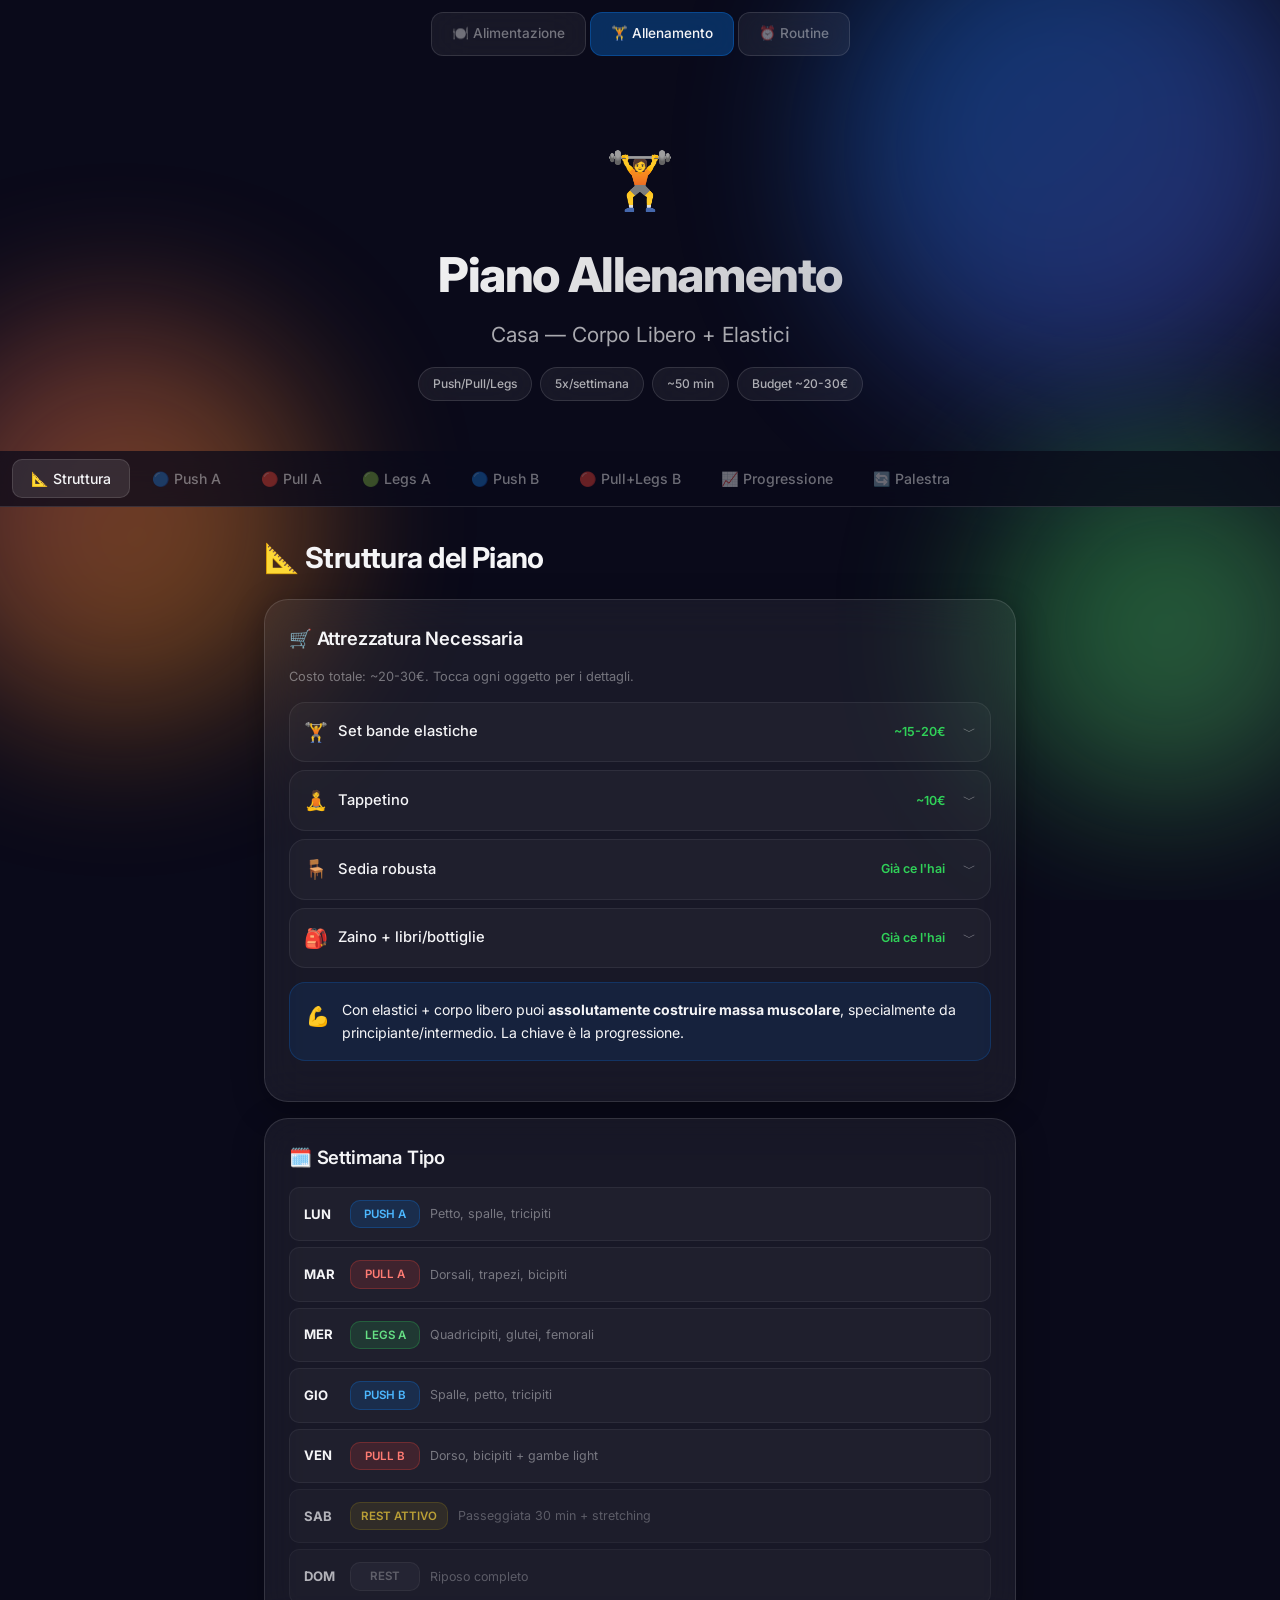
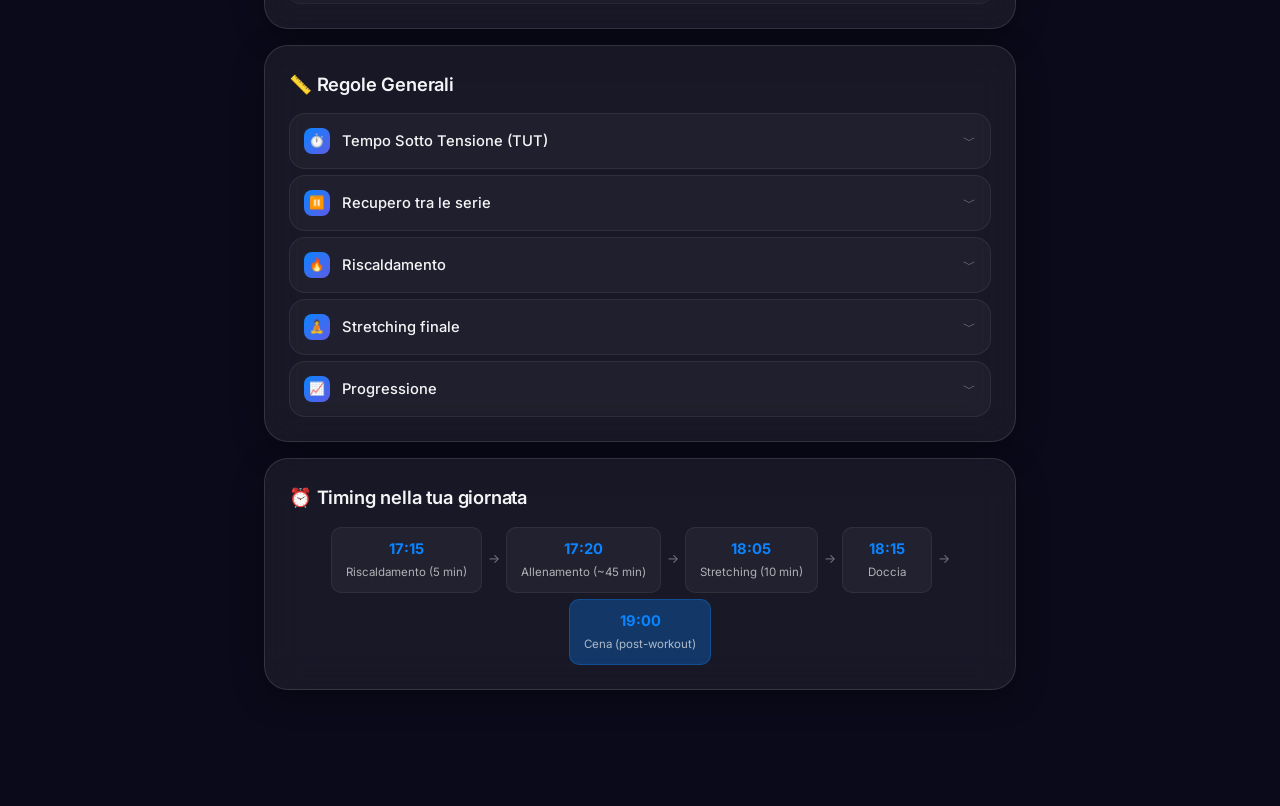
==== commit 49ddc1c7: "feat: aggiunta pulsante "Torna su" e pagina Routine - allenamento.html & index.html: aggiunto pulsan" ====
--- a/allenamento.html
+++ b/allenamento.html
@@ -21,6 +21,7 @@
     <div class="page-switcher">
         <a href="index.html" class="page-link">🍽️ Alimentazione</a>
         <a href="allenamento.html" class="page-link active">🏋️ Allenamento</a>
+        <a href="routine.html" class="page-link">⏰ Routine</a>
     </div>
 
     <!-- Header -->
@@ -1168,8 +1169,18 @@
 
     </main>
 
+    <!-- Back to top button -->
+    <button class="back-to-top" id="backToTop" aria-label="Torna su"><span>↑</span></button>
+
     <div class="bottom-spacer"></div>
 
     <script src="script.js"></script>
+    <script>
+        const backToTop = document.getElementById('backToTop');
+        if (backToTop) {
+            window.addEventListener('scroll', () => backToTop.classList.toggle('visible', window.scrollY > 400));
+            backToTop.addEventListener('click', () => window.scrollTo({ top: 0, behavior: 'smooth' }));
+        }
+    </script>
 </body>
 </html>
--- a/style.css
+++ b/style.css
@@ -1342,6 +1342,14 @@
     justify-content: center;
     gap: 4px;
     padding: 12px 16px 0;
+    flex-wrap: wrap;
+    overflow-x: auto;
+    -ms-overflow-style: none;
+    scrollbar-width: none;
+}
+
+.page-switcher::-webkit-scrollbar {
+    display: none;
 }
 
 .page-link {
@@ -1824,3 +1832,320 @@
     color: var(--accent);
     font-size: 0.78rem;
 }
+
+/* ============================================
+   ROUTINE PAGE — Extra Styles
+   ============================================ */
+
+/* --- Quick Jump --- */
+.routine-quick-jump .quick-jump-btns {
+    display: flex;
+    flex-wrap: wrap;
+    gap: 8px;
+    margin-top: 12px;
+}
+
+.quick-jump-btn {
+    padding: 10px 16px;
+    border-radius: var(--radius-sm);
+    border: 1px solid var(--glass-border);
+    background: var(--glass-bg);
+    color: var(--text-secondary);
+    font-family: var(--font);
+    font-size: 0.82rem;
+    font-weight: 500;
+    cursor: pointer;
+    transition: var(--transition);
+}
+
+.quick-jump-btn:hover {
+    background: var(--glass-bg-hover);
+    color: var(--text-primary);
+    border-color: rgba(255, 255, 255, 0.2);
+}
+
+/* --- Routine Blocks --- */
+.routine-block {
+    margin-bottom: 28px;
+}
+
+.routine-block-title {
+    font-size: 1rem;
+    font-weight: 600;
+    color: var(--text-secondary);
+    margin-bottom: 12px;
+    padding-bottom: 8px;
+    border-bottom: 1px solid var(--glass-border);
+}
+
+.routine-timeline {
+    display: flex;
+    flex-direction: column;
+    gap: 6px;
+}
+
+.routine-item {
+    display: flex;
+    gap: 14px;
+    align-items: flex-start;
+    padding: 12px 14px;
+    background: rgba(255, 255, 255, 0.03);
+    border: 1px solid rgba(255, 255, 255, 0.06);
+    border-radius: var(--radius-md);
+    transition: var(--transition);
+}
+
+.routine-item:hover {
+    background: rgba(255, 255, 255, 0.06);
+}
+
+.routine-item.deep-work {
+    border-left: 3px solid var(--danger);
+    background: rgba(255, 69, 58, 0.06);
+}
+
+.routine-item.operativo {
+    border-left: 3px solid var(--warning);
+    background: rgba(255, 159, 10, 0.06);
+}
+
+.routine-item.formazione,
+.routine-item.studio {
+    border-left: 3px solid var(--success);
+    background: rgba(48, 209, 88, 0.06);
+}
+
+.routine-time {
+    font-size: 0.78rem;
+    font-weight: 600;
+    color: var(--accent);
+    min-width: 95px;
+    flex-shrink: 0;
+}
+
+.routine-body {
+    font-size: 0.9rem;
+    color: var(--text-secondary);
+    line-height: 1.5;
+}
+
+.routine-body strong {
+    color: var(--text-primary);
+}
+
+/* --- Ore Summary --- */
+.ore-summary {
+    display: flex;
+    flex-direction: column;
+    gap: 8px;
+}
+
+.ore-row {
+    display: flex;
+    justify-content: space-between;
+    align-items: center;
+    padding: 8px 12px;
+    background: rgba(255, 255, 255, 0.03);
+    border-radius: var(--radius-sm);
+    font-size: 0.9rem;
+}
+
+.ore-row.total {
+    background: var(--accent-glow);
+    border: 1px solid rgba(10, 132, 255, 0.25);
+    margin-top: 8px;
+}
+
+/* --- Phase Cards --- */
+.phase-header-card {
+    display: flex;
+    align-items: center;
+    gap: 12px;
+    cursor: pointer;
+}
+
+.phase-badge-num {
+    display: flex;
+    align-items: center;
+    justify-content: center;
+    width: 36px;
+    height: 36px;
+    border-radius: 50%;
+    background: linear-gradient(135deg, var(--accent), #5e5ce6);
+    color: white;
+    font-weight: 700;
+    font-size: 1rem;
+    flex-shrink: 0;
+}
+
+.phase-header-card h3 {
+    margin: 0;
+    flex: 1;
+}
+
+.phase-days {
+    font-size: 0.78rem;
+    color: var(--text-muted);
+    margin-top: 2px;
+}
+
+.phase-note {
+    font-size: 0.85rem;
+    color: var(--text-muted);
+    font-style: italic;
+    margin-top: 12px;
+}
+
+/* --- Sessioni Università --- */
+.sessioni-table {
+    display: flex;
+    flex-direction: column;
+    gap: 4px;
+}
+
+.sessione-row {
+    display: flex;
+    justify-content: space-between;
+    align-items: center;
+    padding: 12px 14px;
+    background: rgba(255, 255, 255, 0.03);
+    border-radius: var(--radius-sm);
+    font-size: 0.9rem;
+}
+
+.sessione-row.next {
+    background: rgba(10, 132, 255, 0.12);
+    border: 1px solid rgba(10, 132, 255, 0.25);
+}
+
+.sessione-row.done {
+    opacity: 0.7;
+}
+
+/* --- Week Focus --- */
+.week-focus {
+    display: flex;
+    flex-direction: column;
+    gap: 6px;
+}
+
+.day-focus {
+    display: flex;
+    flex-wrap: wrap;
+    align-items: center;
+    gap: 8px;
+    padding: 12px 14px;
+    background: rgba(255, 255, 255, 0.03);
+    border-radius: var(--radius-sm);
+    font-size: 0.88rem;
+}
+
+.day-focus.rest {
+    background: rgba(255, 255, 255, 0.02);
+    opacity: 0.85;
+}
+
+.day-name {
+    font-weight: 700;
+    min-width: 36px;
+    color: var(--accent);
+}
+
+.day-extra {
+    font-size: 0.78rem;
+    color: var(--text-muted);
+    margin-left: auto;
+}
+
+/* --- Obiettivi Grid --- */
+.obiettivi-grid {
+    display: grid;
+    grid-template-columns: 1fr 1fr;
+    gap: 10px;
+}
+
+.obiettivo-item {
+    display: flex;
+    flex-direction: column;
+    gap: 2px;
+    padding: 12px;
+    background: rgba(255, 255, 255, 0.03);
+    border-radius: var(--radius-sm);
+    font-size: 0.85rem;
+}
+
+.obiettivo-area {
+    font-weight: 600;
+    color: var(--text-primary);
+}
+
+/* --- Checklist --- */
+.checklist-items {
+    display: flex;
+    flex-direction: column;
+    gap: 6px;
+}
+
+.checklist-item {
+    display: flex;
+    align-items: center;
+    gap: 10px;
+    padding: 10px 12px;
+    background: rgba(255, 255, 255, 0.03);
+    border-radius: var(--radius-sm);
+    font-size: 0.88rem;
+    color: var(--text-secondary);
+    cursor: pointer;
+    transition: var(--transition);
+}
+
+.checklist-item:hover {
+    background: rgba(255, 255, 255, 0.06);
+}
+
+.checklist-item input[type="checkbox"] {
+    width: 18px;
+    height: 18px;
+    accent-color: var(--accent);
+    cursor: pointer;
+}
+
+.checklist-item:has(input:checked) {
+    color: var(--text-muted);
+    text-decoration: line-through;
+}
+
+/* --- Back to Top --- */
+.back-to-top {
+    position: fixed;
+    bottom: 24px;
+    right: 24px;
+    width: 48px;
+    height: 48px;
+    border-radius: 50%;
+    background: var(--glass-bg);
+    border: 1px solid var(--glass-border);
+    backdrop-filter: blur(var(--blur));
+    -webkit-backdrop-filter: blur(var(--blur));
+    color: var(--text-primary);
+    font-size: 1.2rem;
+    cursor: pointer;
+    z-index: 99;
+    opacity: 0;
+    visibility: hidden;
+    transform: translateY(20px);
+    transition: var(--transition);
+    box-shadow: var(--glass-shadow);
+}
+
+.back-to-top.visible {
+    opacity: 1;
+    visibility: visible;
+    transform: translateY(0);
+}
+
+.back-to-top:hover {
+    background: var(--glass-bg-hover);
+    border-color: rgba(255, 255, 255, 0.2);
+    transform: translateY(-2px);
+}
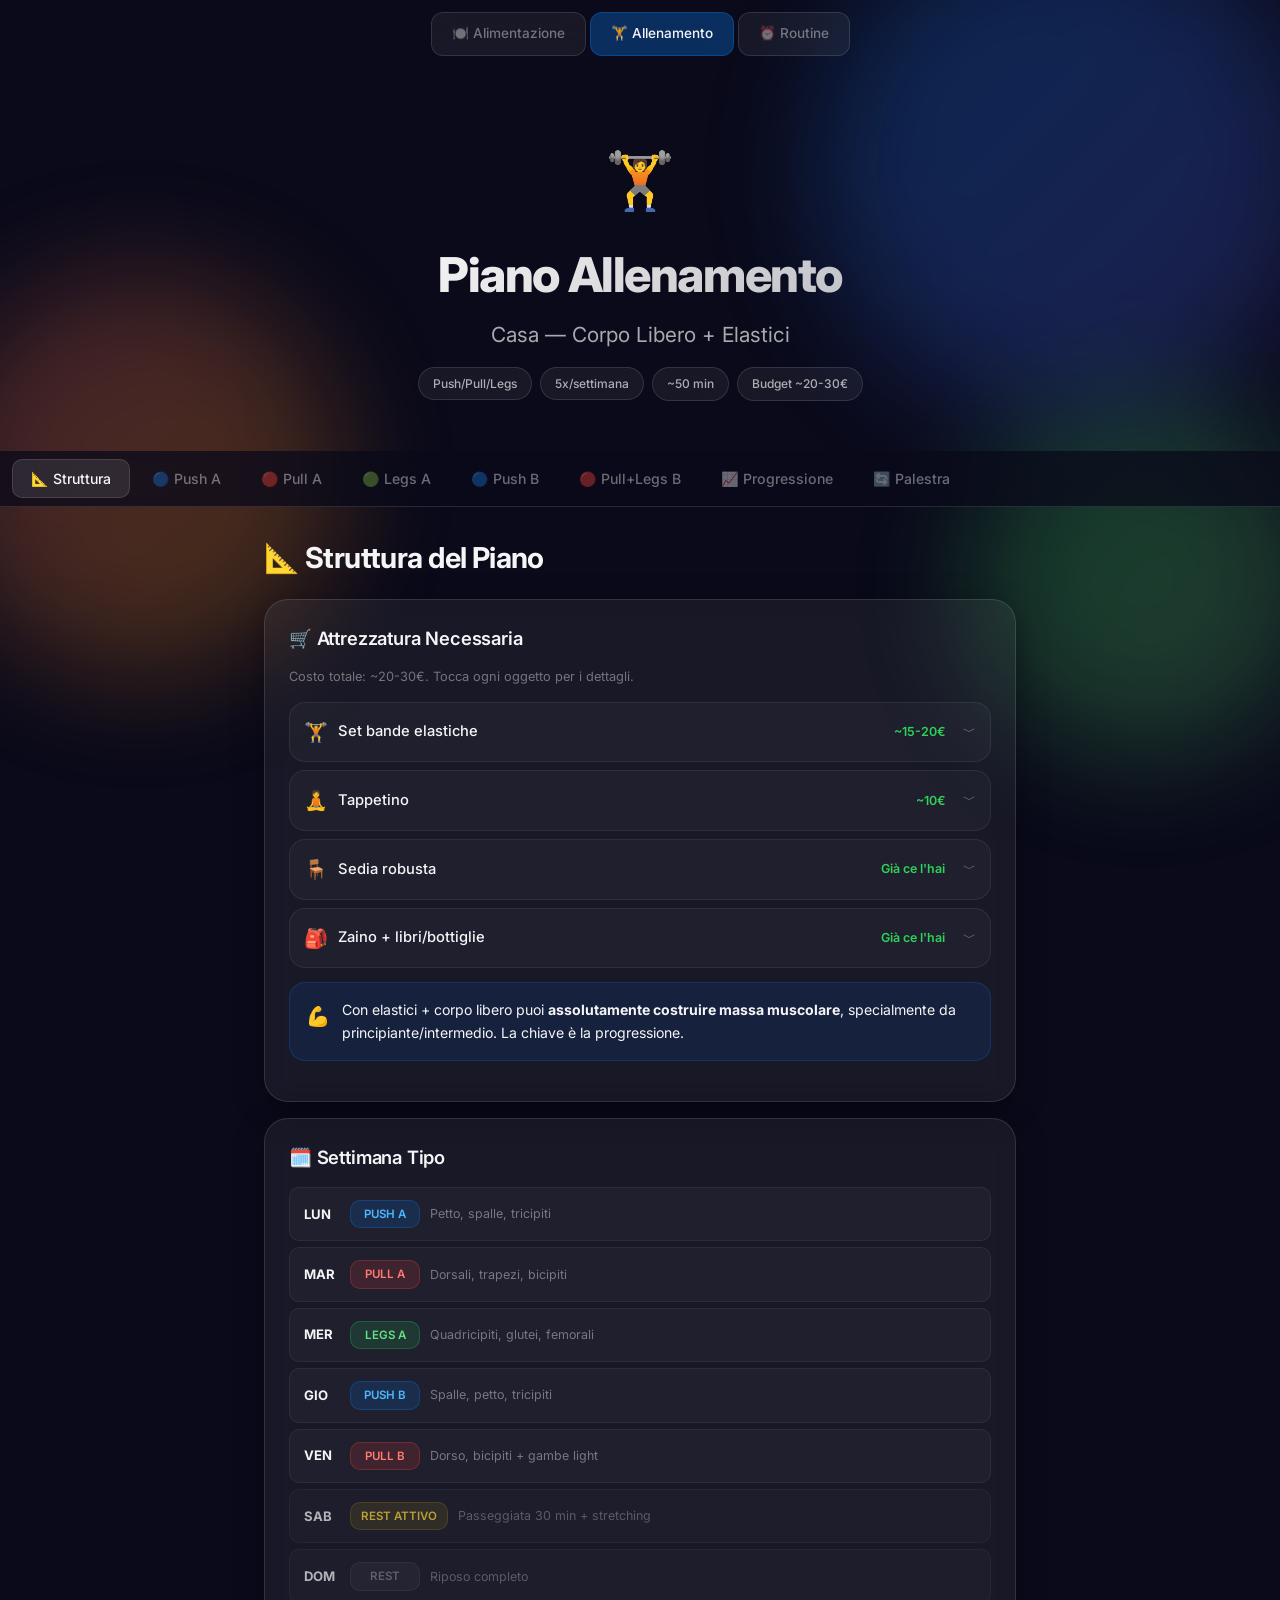
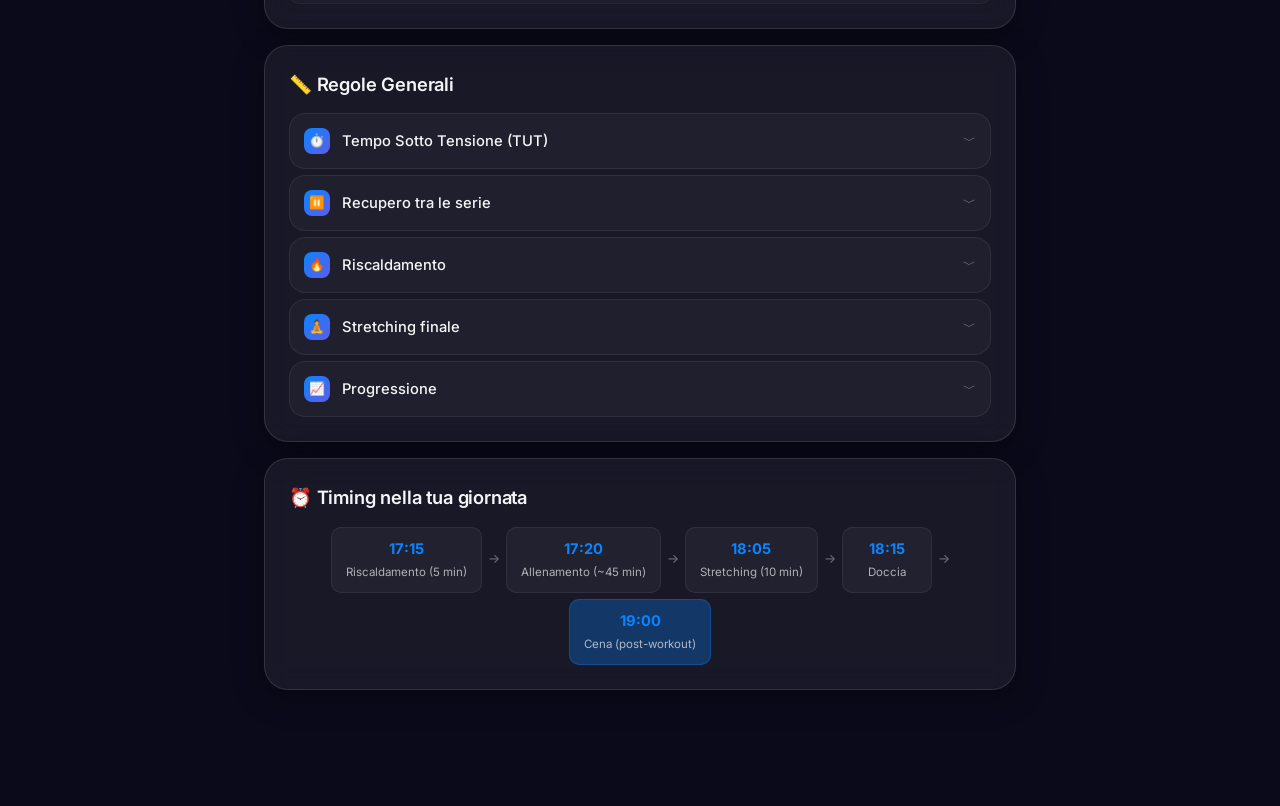
==== commit 4ebde68d: "Aggiungi pagina Routine, fix dropdown e ottimizzazioni performance - Nuova pagina routine.html con P" ====
--- a/allenamento.html
+++ b/allenamento.html
@@ -7,7 +7,7 @@
     <link rel="stylesheet" href="style.css">
     <link rel="preconnect" href="https://fonts.googleapis.com">
     <link rel="preconnect" href="https://fonts.gstatic.com" crossorigin>
-    <link href="https://fonts.googleapis.com/css2?family=Inter:wght@300;400;500;600;700;800&display=swap" rel="stylesheet">
+    <link href="https://fonts.googleapis.com/css2?family=Inter:wght@400;500;600;700&display=swap" rel="stylesheet">
 </head>
 <body>
     <!-- Animated background blobs -->
--- a/style.css
+++ b/style.css
@@ -32,8 +32,8 @@
     --radius-md: 16px;
     --radius-lg: 24px;
     --radius-xl: 32px;
-    --blur: 20px;
-    --transition: 0.3s cubic-bezier(0.4, 0, 0.2, 1);
+    --blur: 12px;
+    --transition: 0.2s ease;
     --font: 'Inter', -apple-system, BlinkMacSystemFont, 'Segoe UI', sans-serif;
 }
 
@@ -53,7 +53,7 @@
     -moz-osx-font-smoothing: grayscale;
 }
 
-/* --- Animated Background --- */
+/* --- Background (static, no animation for performance) --- */
 .bg-blobs {
     position: fixed;
     top: 0;
@@ -68,43 +68,32 @@
 .blob {
     position: absolute;
     border-radius: 50%;
-    filter: blur(80px);
-    opacity: 0.4;
-    animation: blobFloat 20s ease-in-out infinite;
+    filter: blur(60px);
+    opacity: 0.25;
 }
 
 .blob-1 {
-    width: 300px;
-    height: 300px;
+    width: 280px;
+    height: 280px;
     background: linear-gradient(135deg, #0a84ff, #5e5ce6);
-    top: -100px;
-    right: -50px;
-    animation-delay: 0s;
+    top: -80px;
+    right: -40px;
 }
 
 .blob-2 {
-    width: 250px;
-    height: 250px;
+    width: 220px;
+    height: 220px;
     background: linear-gradient(135deg, #ff6b6b, #ff9f0a);
-    bottom: 20%;
-    left: -80px;
-    animation-delay: -7s;
+    bottom: 25%;
+    left: -60px;
 }
 
 .blob-3 {
-    width: 200px;
-    height: 200px;
+    width: 180px;
+    height: 180px;
     background: linear-gradient(135deg, #30d158, #6bcb77);
-    top: 50%;
-    right: -60px;
-    animation-delay: -14s;
-}
-
-@keyframes blobFloat {
-    0%, 100% { transform: translate(0, 0) scale(1); }
-    25% { transform: translate(30px, -40px) scale(1.1); }
-    50% { transform: translate(-20px, 20px) scale(0.95); }
-    75% { transform: translate(15px, 35px) scale(1.05); }
+    top: 45%;
+    right: -40px;
 }
 
 /* --- Hero --- */
@@ -124,12 +113,6 @@
     font-size: 56px;
     display: block;
     margin-bottom: 12px;
-    animation: heroEmoji 2s ease-in-out infinite;
-}
-
-@keyframes heroEmoji {
-    0%, 100% { transform: scale(1); }
-    50% { transform: scale(1.1); }
 }
 
 .hero h1 {
@@ -234,16 +217,10 @@
 /* --- Sections --- */
 .section {
     display: none;
-    animation: fadeIn 0.4s ease;
 }
 
 .section.active {
     display: block;
-}
-
-@keyframes fadeIn {
-    from { opacity: 0; transform: translateY(12px); }
-    to { opacity: 1; transform: translateY(0); }
 }
 
 .section-title {
@@ -1987,6 +1964,21 @@
     font-size: 0.78rem;
     color: var(--text-muted);
     margin-top: 2px;
+}
+
+.phase-content {
+    margin-top: 14px;
+    padding-top: 14px;
+    border-top: 1px solid rgba(255, 255, 255, 0.08);
+}
+
+.phase-content p,
+.phase-content ul {
+    margin-bottom: 10px;
+}
+
+.phase-content p:last-child {
+    margin-bottom: 0;
 }
 
 .phase-note {
